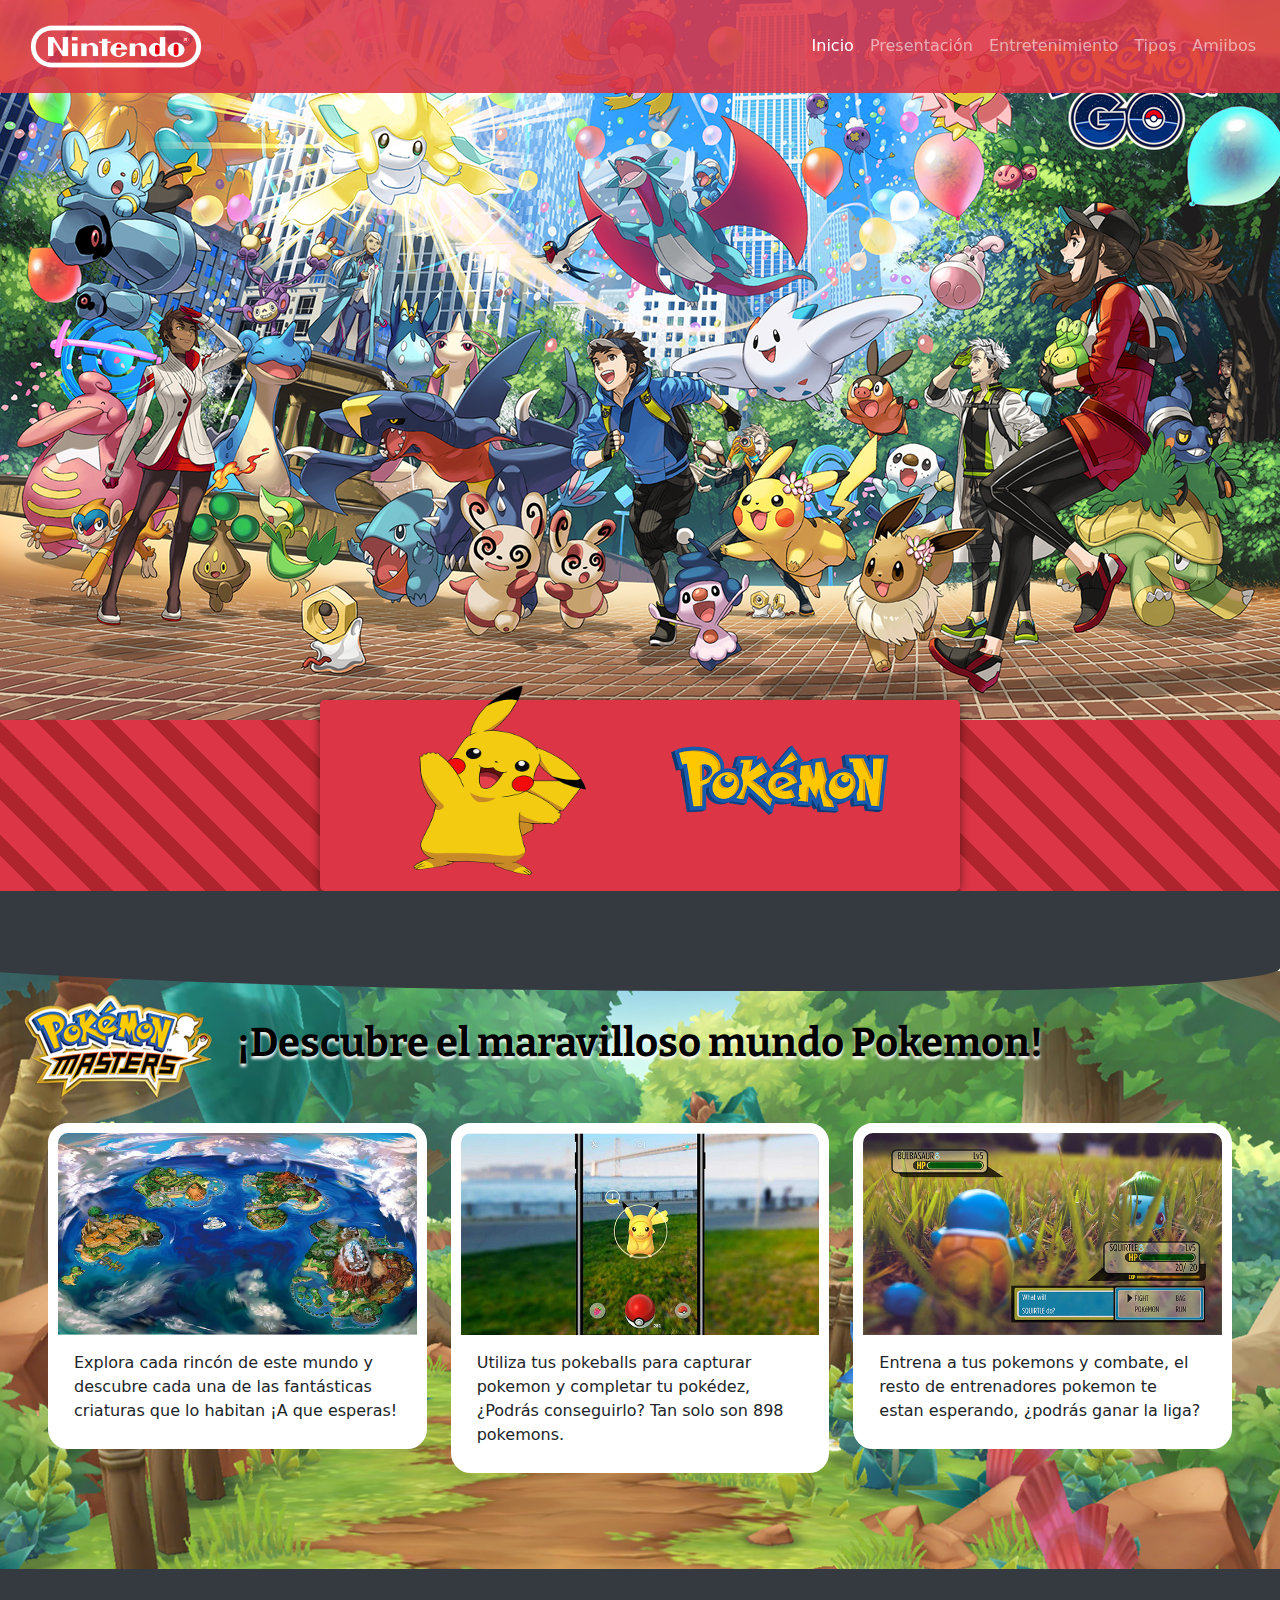
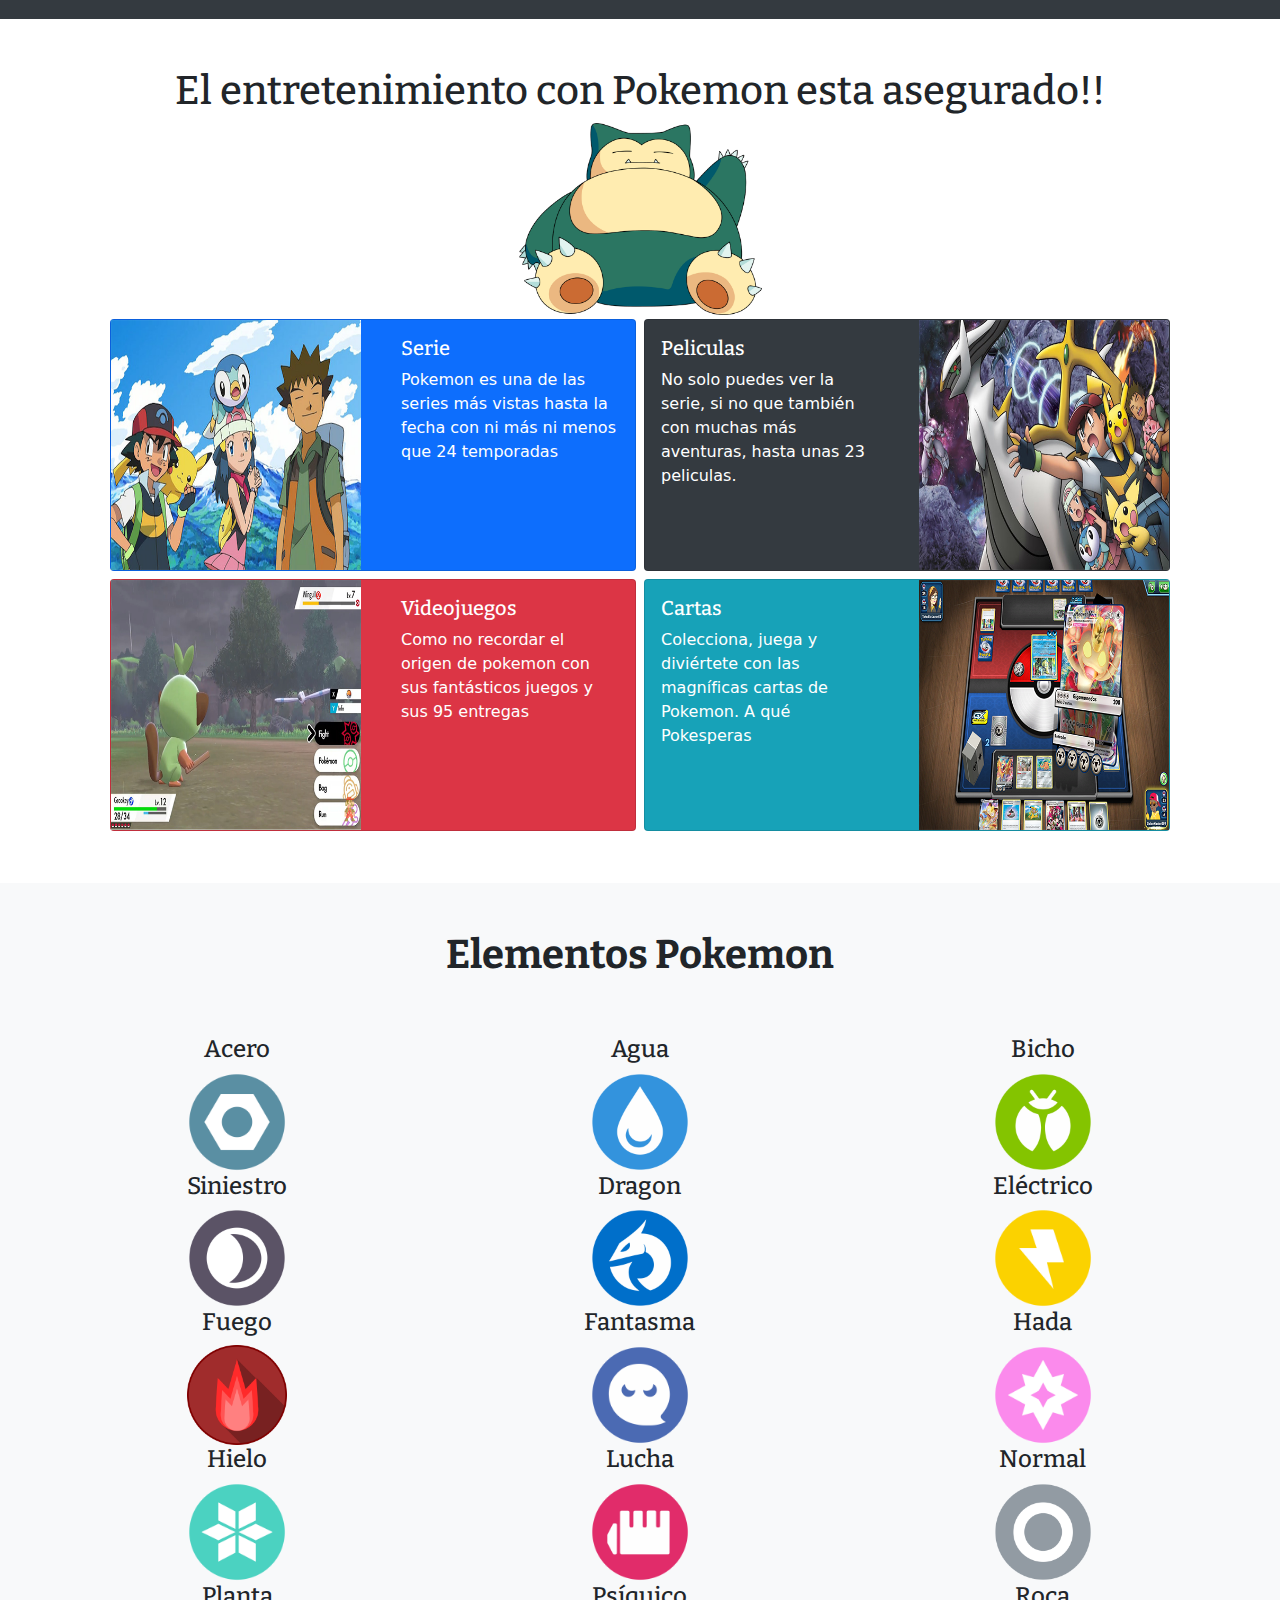
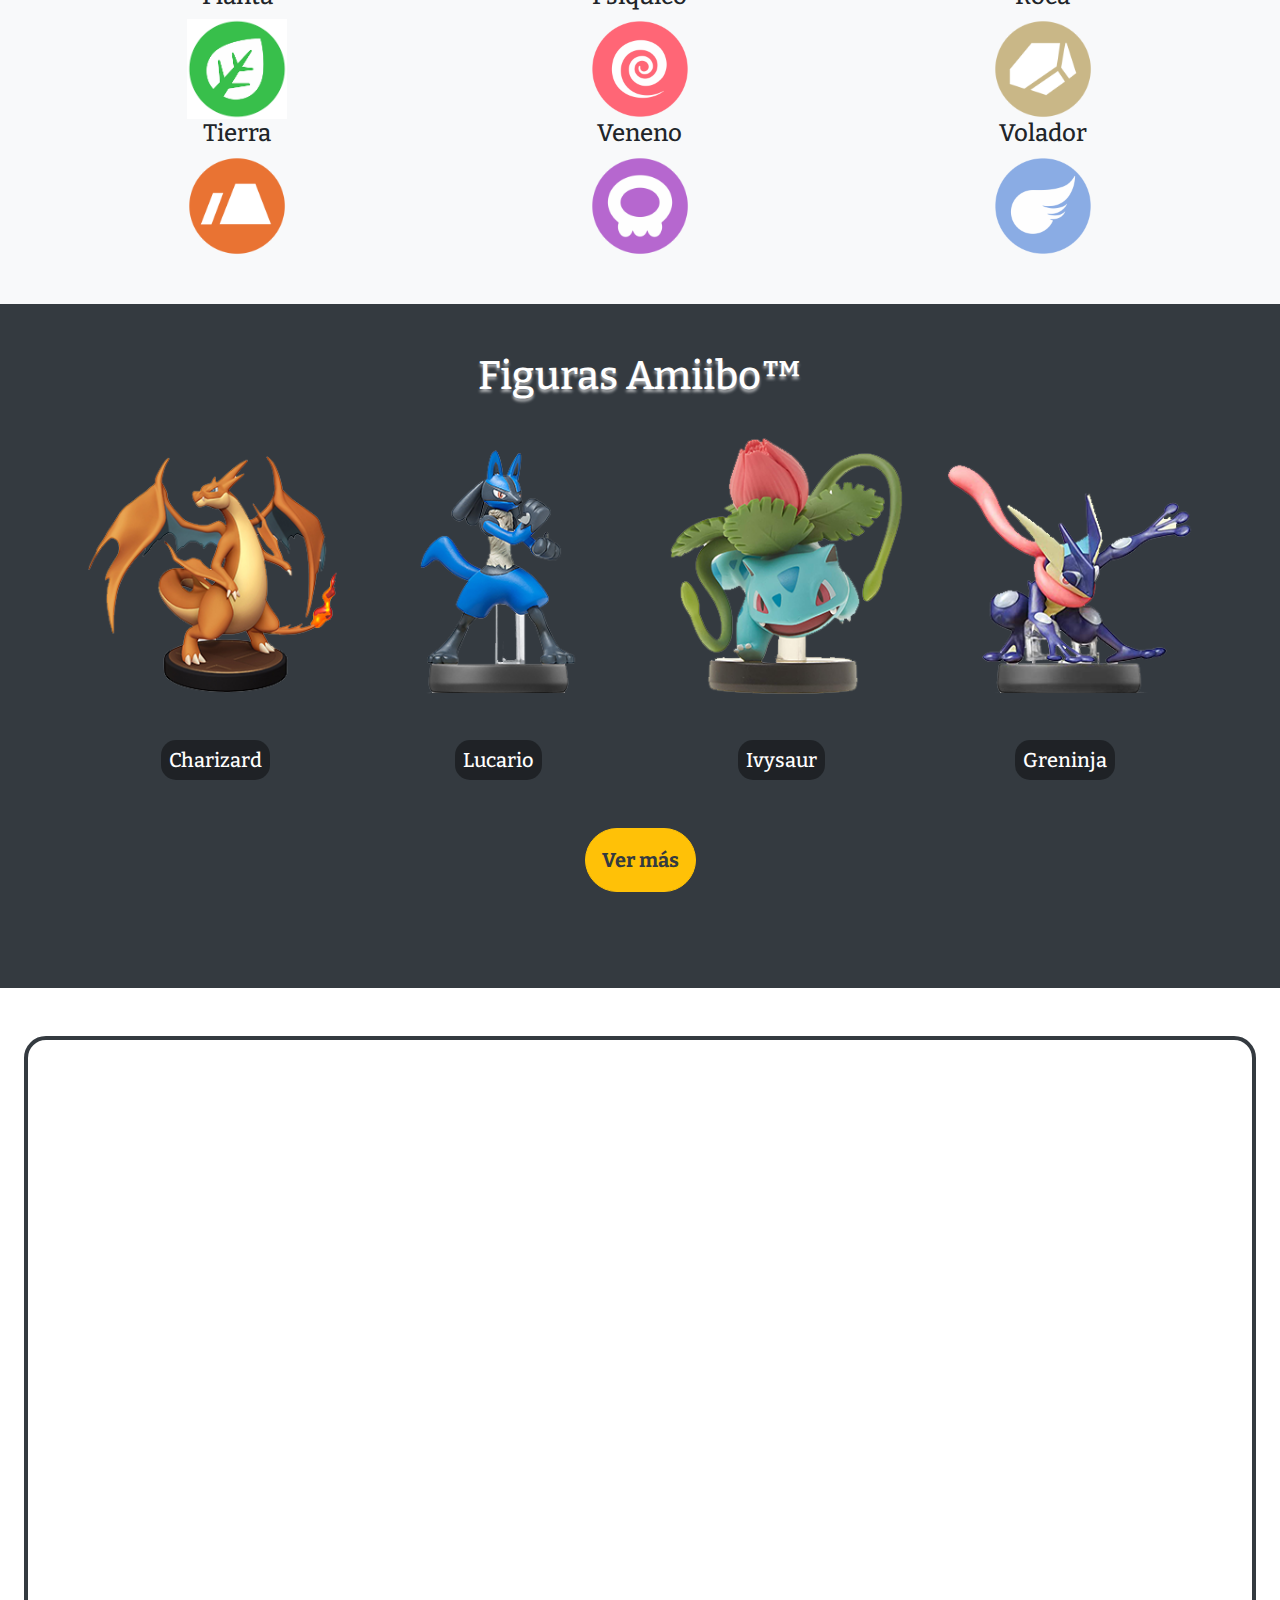
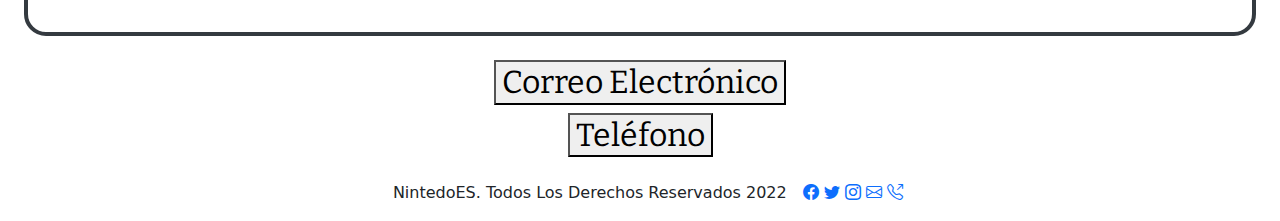
==== index.html @ 675fdc1e "Add files via upload" ====
<!DOCTYPE html>
<html lang="es" class="overflow-auto">
<head>
    <meta charset="UTF-8">
    <meta name="viewport" content="width=device-width, initial-scale=1.0">
    <title>Pokemon</title>
    <!--Fuente Bitter-->
    <link href="https://fonts.googleapis.com/css2?family=Bitter:wght@400;700&display=swap" rel="stylesheet">
    <!--CSS Boostrap-->
    <link href="https://cdn.jsdelivr.net/npm/bootstrap@5.0.2/dist/css/bootstrap.min.css" rel="stylesheet" integrity="sha384-EVSTQN3/azprG1Anm3QDgpJLIm9Nao0Yz1ztcQTwFspd3yD65VohhpuuCOmLASjC" crossorigin="anonymous">
    <link rel="stylesheet" href="css/bootstrap.min.css" crossorigin="anonymous">
    <!--Fuente adicional de iconos Boostrap-->
    <link rel="stylesheet" href="https://cdn.jsdelivr.net/npm/bootstrap-icons@1.4.0/font/bootstrap-icons.css">
    <!--CSS Propio-->
    <link rel="stylesheet" href="css/main.css">
    <!--Favicon-->
    <link rel="shortcut icon" href="./img/favicon_Logo_Nintendo.png" style="width: 50px; height: 50px;" type="image/x-icon">
</head>
<body class="overflow-auto">
  <!--************************************ MENU DE NAVEGACIÓN **********************************************
    *******************************************************************************************************-->

    <nav class="navbar navbar-expand-md navbar-dark fs-5 fixed-top" id="navbar"> <!-- bg-danger = fondo rojo  ||  navbar-dark = estilo del menu oscuro-->
        <div class="container-fluid opacity-50">
            <a class="navbar-brand" href="#">
                <img src="./img/logo_sinFondo.png" alt="" width="200"> <!-- ENLACE/IMAGEN LOGO-->
            </a>
            
            <button class="navbar-toggler" type="button" data-toggle="collapse" data-target="#navbarSupportedContent" aria-controls="navbarSupportedContent" aria-expanded="false" aria-label="Toggle navigation">
                <span class="navbar-toggler-icon"></span>
            </button>
            
            <div class="collapse navbar-collapse" id="navbarSupportedContent"> <!-- Div que contiene los enlaces del menú -->
                <ul class="navbar-nav ml-auto">
                    <li class="nav-item"><a class="nav-link active" aria-current="page" href="#">Inicio</a></li>
                    <li class="nav-item"><a class="nav-link" href="#presentacion">Presentación</a></li>
                    <li class="nav-item"><a class="nav-link" href="#entretenimiento">Entretenimiento</a></li>
                    <li class="nav-item"><a class="nav-link" href="#tipos">Tipos</a></li>
                    <li class="nav-item"><a class="nav-link" href="#amiibos">Amiibos</a></li>
                </ul>
            </div>
        </div>
    </nav>
    <!--************************************FIN MENU DE NAVEGACIÓN ***********************************************
  **************************************************************************************************************-->

      <!--************************************CARROUSEL***********************************************************
  **************************************************************************************************************-->
    <section id="carrousel">
        <div id="mainSlider" class="carousel slide" data-ride="carousel">  
            <div class="carousel-inner">
                <div class="carousel-item ">
                    <img src="./img/diapositivas-carrousel/diapositiva1.png" class="d-block w-100" alt="..."> <!-- IMAGEN 1º DIAPOSITIVA -->
                </div>
                <div class="carousel-item active">
                    <img src="./img/diapositivas-carrousel/diapositiva2.jpeg" class="d-block w-100" alt="..."> <!-- IMAGEN 2º DIAPOSITIVA -->
                </div>
                <div class="carousel-item">
                    <img src="./img/diapositivas-carrousel/diapositiva3.jpeg" class="d-block w-100" alt="..."> <!-- IMAGEN 3º DIAPOSITIVA -->
                </div>
            </div>
        </div>
    </section>
      <!--************************************FIN CARROUSEL ***********************************************
  **************************************************************************************************************-->

      <!--************************************CUADRO DE BIENVENIDA ***********************************************
  **************************************************************************************************************-->
    <div id="cuadro-bienvenida">
        <div id="bienvenida" class="container w-50 pl-5 pr-5 rounded-lg position-relative z-index-3"> <!--aplicamos un width 50 y padding left y right de nivel 5, además redondeamos los bordes-->
          <!-- CREAMOS UNA FILA Y CENTRAMOS EL CONTENIDO-->
          <div class="row align-items-center">  <!--Div fila que además centramos que dentro tendra las respectivas columnas.-->
            <div class="col-sm col-sm p-3 position-relative" id="description"> <!--1º COLUMNA-->
              <img src="./img/pikachu_saludando.png" class="w-75 mx-auto d-block" alt="pikachu_saludando"> <!--IMAGEN DE BIENVENIDA LA CÚAL CENTRAMOS-->
            </div>
            
            <div class="col-sm col-sm p-3"> <!--2º COLUMNA-->
              <img src="./img/logo_pokemoon.png" class="w-100 mx-auto d-block" alt="logo_pokemon"> <!-- LOGO DE POKEMON-->
            </div>
          </div>
        </div>
    </div> 
      <!--************************************ FIN CUADRO DE BIENVENIDA ***********************************************
  **************************************************************************************************************-->

      <!--************************************************** SEPARADOR DEL CUADRO DE BIENVENIDA ****************************************************-->

    <div id="separator-bienvenida" class="position-relative">
      <div class="content bg-dark"></div>
    </div>

  <!--******************************************************* FIN SEPARADOR DEL CUADRO DE BIENVENIDA -*****************************************************************-->
  
 <!--************************************ PRESENTACION ***********************************************
  **************************************************************************************************************-->

    <section id="presentacion">
      <div class="container-xxl p-5">
        
        <div class="row">
            <h3 class="text-center pb-5 h1 fs-1"><strong>¡Descubre el maravilloso mundo Pokemon!</strong> </h3>
        </div>

        <div class="row fs-5">
          <div class="col-md">
            <div class="card w-100 card-border overflow-auto mb-5">
                <img src="img/explora_pokemon.png" class="card-img-top" alt="...">
                <div class="card-body">
                  <p class="card-text">Explora cada rincón de este mundo y descubre cada una de las fantásticas criaturas que lo habitan  ¡A que esperas!</p>
                </div>
              </div>
          </div>
            <div class="col-md">
                <div class="card w-100 card-border overflow-auto mb-5">
                    <img src="./img/capturando_pokemon.png" class="card-img-top" alt="...">
                    <div class="card-body">
                      <p class="card-text">Utiliza tus pokeballs para capturar pokemon y completar tu pokédez, ¿Podrás conseguirlo? Tan solo son 898 pokemons.</p>
                    </div>
                  </div>
            </div>
            <div class="col-md">
                <div class="card w-100 card-border overflow-auto mb-5">
                    <img src="./img/combates_pokemon.png" class="card-img-top" alt="...">
                    <div class="card-body">
                      <p class="card-text">Entrena a tus pokemons y combate, el resto de entrenadores pokemon te estan esperando, ¿podrás ganar la liga?</p>
                    </div>
                  </div>
            </div>      
          </div>
        </div>
    </section>  
   <!--************************************ FIN PRESENTACION***********************************************
  **************************************************************************************************************-->

    <div id="separator-entretenimiento" class=" z-index-2 rounded">
      <div class="content bg-dark"></div>
    </div>

<!--****************************************** ENTRETENIMIENTO ***********************************************
  **************************************************************************************************************-->
  <div id="entretenimiento" >
    <div class="container-sm p-5">
      <h3 class="text-center h1 fs-1 fw-bold">El entretenimiento con Pokemon esta asegurado!!</h3>
      <div class="row justify-content-center align-items-center">
        <div class="col-3 d-none d-md-block">
          <img src="./img/Snorlax-Pokemon-PNG-Background.png" alt="Imagen_Snorlax" class="w-100"> <!--Hacemos que la imagen sea una columna con valor de 3/12 que desaparecera con el responsive-->
        </div>
        <div class="col-9-lg"> <!-- El resto de columnas tendran un valor de 9/12-->
          <div class="row justify-content-md-center">
            <div class="col-sm p-1">
              <div class="card bg-primary text-white">   
                <div class="row">
                  <div class="col-lg-6">
                    <img src="./img/pokemon_serie.png" class="w-100"  alt="...">
                  </div>
                  <div class="col-lg-6">
                    <div class="card-body">
                      <h5 class="card-title fs-3">Serie</h5>
                      <p class="card-text text-justify fs-5">Pokemon es una de las series más vistas hasta la fecha con ni más ni menos que 24 temporadas</p>
                    </div><!--card-body-->
                  </div><!--col-->
                </div><!--row-->
              </div><!--CARD-->
            </div><!--col-->
            
            <div class="col-sm p-1">
              <div class="card bg-dark text-white">   
                <div class="row">
                  <div class="col-lg-6">
                    <div class="card-body">
                      <h5 class="card-title fs-3">Peliculas</h5>
                      <p class="card-text fs-5">No solo puedes ver la serie, si no que también con muchas más aventuras, hasta unas 23 peliculas.</p>
                    </div>
                  </div>
                  <div class="col-lg-6">
                    <img src="img/pokemon_peliculas.png" class="w-100"  alt="...">
                  </div><!--col-->
                </div><!--row-->
              </div><!--CARD-->
            </div>
          </div>
        <div class="row  justify-content-md-center">
          <div class="col-sm p-1">
            <div class="card bg-danger text-white">   
                <div class="row">
                  <div class="col-lg-6">
                    <img src="img/pokemon_juego.png" class="w-100"  alt="...">
                  </div>
                  <div class="col-lg-6">
                    <div class="card-body">
                      <h5 class="card-title fs-3">Videojuegos</h5>
                      <p class="card-text fs-5">Como no recordar el origen de pokemon con sus fantásticos juegos y sus 95 entregas</p>
                    </div>
                  </div><!--col-->
                </div><!--row-->
              </div><!--CARD-->
          </div>
          <div class="col-sm p-1">
            <div class="card bg-info text-white">   
                <div class="row">
                  <div class="col-lg-6">
                    <div class="card-body">
                      <h5 class="card-title fs-3">Cartas</h5>
                      <p class="card-text fs-5">Colecciona, juega y diviértete con las magníficas cartas de Pokemon. A qué Pokesperas</p>
                    </div>
                  </div>
                  <div class="col-lg-6">
                    <img src="img/pokemon_cartas.png" class="w-100"  alt="...">
                  </div><!--col-->
                </div><!--row-->
              </div><!--CARD-->
            </div>
          </div>
        </div>
      </div>
    </div>
  </div>
<!--******************************************* FIN ENTRETENIMIENTO ***********************************************
  **************************************************************************************************************-->

 <!--************************************************ TIPOS ***********************************************
  **************************************************************************************************************-->
      <!--Se subdivira principalmente en 6 filas y 3 columnas que ira cambiando con el responsive.-->  
      <section id="tipos" class="container-fluid text-center p-5 bg-light">
        <h1 class="text-center pb-5 fs-2"><strong>Elementos Pokemon</strong></h1>
        <!--Primera fila-->
          <div class="row d-flex align-items-center">
              <div class="col-xs-12 col-md-6 col-lg-4"> <!--Configuramos cada columna para que dependiendo de el tamaño de la pantalla, las columnas ocupen más o menos-->
                <h4 class="fs-2">Acero</h4>
                  <a data-bs-toggle="collapse" href="#imagenUno" role="button" aria-expanded="false">
                    <img src="./img/tipos/icono_tipo_acero.png " width="100px" class="img-fluid"   alt="tipo de universo cerrado">
                  </a>
                <div class="collapse" id="imagenUno">
                  <div class="card card-body text-dark fs-4">
                    Los Pokémon de tipo acero destacan por tener altas defensas, pero también por poseer poca velocidad. No se pueden envenenar en condiciones normales.<br><br> Son muy buenos luchadores, los ataques físicos raras veces les causan mucho daño. Su punto débil puede resultar la velocidad y debilidad a los ataques de tipo fuego, tipo tierra y tipo lucha.
                  </div>
                </div>  
              </div>
              <div class="col-xs-12 col-md-6 col-lg-4">
                <h4 class="fs-2">Agua</h4>
                  <a data-bs-toggle="collapse" href="#ImagenDos" role="button" aria-expanded="false">
                    <img src="./img/tipos/icono_tipo_agua.png" width="100px" class="img-fluid"   alt="tipo de universo cerrado">
                  </a>
                <div class="collapse" id="ImagenDos">
                  <div class="card card-body text-dark fs-4">
                    Se dice que es puro y que suele adaptarse a cualquier situación o condición climática, ya que el agua puede adoptar cualquier forma en cualquier momento. Por ejemplo, en un vaso adopta una forma, mientras que en una piscina adopta otra distinta. <br><br> Además, el agua es comúnmente denominada en química como el "disolvente universal" y está presente en todas las formas de vida en la realidad (sin agua no hay vida). 
                  </div>
                </div> 
              </div>
              <div class="col-xs-12 col-md-12 col-lg-4">
                <h4 class="fs-2">Bicho</h4>
                  <a data-bs-toggle="collapse" href="#ImagenTres" role="button" aria-expanded="false">
                    <img src="./img/tipos/icono_tipo_bicho.png" width="100px" class="img-fluid"   alt="tipo de universo cerrado">
                  </a>
                <div class="collapse" id="ImagenTres">
                  <div class="card card-body text-dark fs-4">
                    Este grupo de Pokémon se caracteriza por su crecimiento rápido ya que no tardan mucho en evolucionar (excepto Larvesta a Volcarona), viven primordialmente (si no en su totalidad) en los bosques y zonas cercanas a estos,algunos son un poco más difíciles de divisar debido a que se encuentran en copas de árboles donde anidan. <br><br> Muchos de los Pokémon de tipo bicho tienen como tipo secundario volador, lo cual los hace más resistentes a los ataques del tipo planta y tipo lucha, pero los hace más débiles al tipo roca.
                  </div>
                </div> 
              </div>
          </div>
          <!--Segunda fila-->

          <div class="row d-flex align-items-center">
            <div class="col-xs-12 col-md-6 col-lg-4">
              <h4 class="fs-2">Siniestro</h4>
                <a data-bs-toggle="collapse" href="#imagenCuatro" role="button" aria-expanded="false" >
                  <img src="./img/tipos/icono_tipo_dark.png " width="100px" class="img-fluid"   alt="tipo de universo cerrado">
                </a>
              <div class="collapse" id="imagenCuatro">
                <div class="card card-body text-dark fs-4">
                  Los Pokémon de tipo siniestro son en su mayoría agresivos y misteriosos. Por lo tanto, encontrar un Pokémon salvaje de tipo siniestro es algo complicado. Fueron agregados en la segunda generación para presentar una debilidad ante el tipo psíquico, que hasta entonces sólo tenía el tipo bicho (cuyos movimientos no representaban una amenaza) y el tipo fantasma (cuyos representantes sólo eran la línea evolutiva de Gastly y, al poseer también tipo veneno, no resultaban demasiado peligrosos para estos).
                </div>
              </div>  
            </div>
            <div class="col-xs-12 col-md-6 col-lg-4">
              <h4 class="fs-2">Dragon</h4>
                <a data-bs-toggle="collapse" href="#ImagenCinco" role="button" aria-expanded="false" >
                  <img src="./img/tipos/icono_tipo_dragon.png" width="100px" class="img-fluid"   alt="tipo de universo cerrado">
                </a>
              <div class="collapse" id="ImagenCinco">
                <div class="card card-body text-dark fs-4">
                  Es un tipo elemental ancestral; muchos de los últimos Pokémon legendarios descubiertos, considerados deidades, son del tipo dragón: Rayquaza (cielo), Giratina (antimateria), Dialga (tiempo), Palkia (espacio), Zekrom y Reshiram (Yin y Yang), Kyurem (el cero absoluto, ausencia de energía) y Zygarde (orden). <br><br> Otros Pokémon de este tipo se caracterizan por ser difíciles de atrapar y entrenar. Interesante es el hecho de que muchos Pokémon del tipo "dragón" llegan a superar las estadísticas comunes.
                </div>
              </div> 
            </div>
            <div class="col-xs-12 col-md-12 col-lg-4">
              <h4 class="fs-2">Eléctrico</h4>
                <a data-bs-toggle="collapse" href="#ImagenSeis" role="button" aria-expanded="false" >
                  <img src="./img/tipos/icono_tipo_electrico.png" width="100px" class="img-fluid"   alt="tipo de universo cerrado">
                </a>
              <div class="collapse" id="ImagenSeis">
                <div class="card card-body text-dark fs-4">
                  Los Pokémon de tipo eléctrico almacenan electricidad estática en sus cuerpos y luego la liberan en forma de un ataque como Rayo por diferentes partes: las mejillas, la cola, las orejas o antenas. <br><br> Pero cuando un Pokémon de tipo eléctrico absorbe demasiada electricidad (ya sea por tormentas eléctricas o por aparatos que funcionen con electricidad).
                </div>
              </div> 
            </div>
        </div>

        <!--Tercera fila-->

        <div class="row d-flex align-items-center">
            <div class="col-xs-12 col-md-6 col-lg-4">
              <h4 class="fs-2">Fuego</h4>
                <a data-bs-toggle="collapse" href="#imagenSiete" role="button" aria-expanded="false" >
                  <img src="./img/tipos/icono_tipo_fuego.png " width="100px" class="img-fluid"   alt="tipo de universo cerrado">
                </a>
              <div class="collapse" id="imagenSiete">
                <div class="card card-body text-dark fs-4">
                  Los Pokémon de tipo fuego basan sus ataques principalmente en el control de este elemento y la mayoría de estos ataques pueden quemar al Pokémon oponente.
                  <br><br>
                  Son apasionados y algunos de mal carácter (como el Charizard de Ash), viven en cuevas o zonas rocosas y muy áridas, y más probable aún cerca de volcanes activos.
                </div>
              </div>  
            </div>
            <div class="col-xs-12 col-md-6 col-lg-4">
              <h4 class="fs-2">Fantasma</h4>
                <a data-bs-toggle="collapse" href="#ImagenOcho" role="button" aria-expanded="false" >
                  <img src="./img/tipos/icono_tipo_ghost.png" width="100px" class="img-fluid"   alt="tipo de universo cerrado">
                </a>
              <div class="collapse" id="ImagenOcho">
                <div class="card card-body text-dark fs-4">
                  Se caracteriza por ser un tipo con pocos Pokémon y movimientos, también porque sus Pokémon poseen pocos PS (a excepción de Drifblim, Giratina, Jellicent entre otros), principalmente Shedinja (con tan solo 1 PS). <br><br> En batalla resulta muy útil, ya que posee 2 inmunidades, al tipo lucha y al tipo normal de las cuales los ataques son muy comunes, a pesar de que este último tipo es inmune a su vez a sus ataques.
              
                </div>
              </div> 
            </div>
            <div class="col-xs-12 col-md-12 col-lg-4">
              <h4 class="fs-2">Hada</h4>
                <a data-bs-toggle="collapse" href="#ImagenNueve" role="button" aria-expanded="false" >
                  <img src="./img/tipos/icono_tipo_hada.png" width="100px" class="img-fluid"   alt="tipo de universo cerrado">
                </a>
              <div class="collapse" id="ImagenNueve">
                <div class="card card-body text-dark fs-4">
                  El tipo hada representa principalmente la pureza y el poder mágico, siendo esto lo más característico de esta especie. Se suelen encontrar principalmente en zonas al aire libre rodeadas de flores y/o elementos similares. <br><br> Fue introducido para equilibrar el poder superior de los Pokémon de tipo dragón, tal y como se hizo en la segunda generación con el tipo acero y con el tipo siniestro.
                </div>
              </div> 
            </div>
        </div>
        <!--Cuarta fila-->
        <div class="row d-flex align-items-center">
            <div class="col-xs-12 col-md-6 col-lg-4">
              <h4 class="fs-2">Hielo</h4>
                <a data-bs-toggle="collapse" href="#imagenDiez" role="button" aria-expanded="false" >
                  <img src="./img/tipos/icono_tipo_hielo.png " width="100px" class="img-fluid"   alt="tipo de universo cerrado">
                </a>
              <div class="collapse" id="imagenDiez">
                <div class="card card-body text-dark fs-4">
                  Destacan por su gran resistencia y adaptación al medio frío o glaciar, como son las cimas de las montañas, las cavernas y cuevas heladas o incluso los polos. Tienen la capacidad de congelar al enemigo en combate. Además pueden realizar ataques devastadores como frío polar.
                  <br><br>
                  Muchos Pokémon de este tipo representan seres vivos que se encuentran en regiones y paisajes helados como osos polares, focas, leones marinos y morsas.
                </div>
              </div>  
            </div>
            <div class="col-xs-12 col-md-6 col-lg-4">
              <h4 class="fs-2">Lucha</h4>
                <a data-bs-toggle="collapse" href="#ImagenOnce" role="button" aria-expanded="false" >
                  <img src="./img/tipos/icono_tipo_lucha.png" width="100px" class="img-fluid"   alt="tipo de universo cerrado">
                </a>
              <div class="collapse" id="ImagenOnce">
                <div class="card card-body text-dark fs-4">
                  Este tipo de Pokémon son especialistas en el combate cuerpo a cuerpo. Se podría decir que son opuestos a los del tipo psíquico, ya que estos últimos dependen del ataque especial mientras que los del tipo lucha se especializan en ataque físico. <br><br> En su mayoría, sus estadísticas están equilibradas (como Hitmontop o Medicham), o son veloces luchadores con muchos puntos de ataque (como Lucario e Infernape). 
                </div>
              </div> 
            </div>
            <div class="col-xs-12 col-md-12 col-lg-4">
              <h4 class="fs-2">Normal</h4>
                <a data-bs-toggle="collapse" href="#ImagenDoce" role="button" aria-expanded="false" >
                  <img src="./img/tipos/icono_tipo_normal.png" width="100px" class="img-fluid"   alt="tipo de universo cerrado">
                </a>
              <div class="collapse" id="ImagenDoce">
                <div class="card card-body text-dark fs-4">
                  El tipo normal abarca la mayor cantidad y variedad de movimientos que el resto de tipos. Gran parte de estos son movimientos que no realizan daño, o no lo hacen directamente, sino que afectan a las características o estados del Pokémon.
                  <br><br>
                  Los tipos normal son los más diversos entre los Pokémon, con estadísticas variadas, desarrollos y requerimientos para sus evoluciones diferentes.
                </div>
              </div> 
            </div>
        </div>
        <!--Quinta fila-->
        <div class="row d-flex align-items-center">
            <div class="col-xs-12 col-md-6 col-lg-4">
              <h4 class="fs-2">Planta</h4>
                <a data-bs-toggle="collapse" href="#imagenTrece" role="button" aria-expanded="false" >
                  <img src="./img/tipos/icono_tipo_planta.png " width="100px" class="img-fluid"   alt="tipo de universo cerrado">
                </a>
              <div class="collapse" id="imagenTrece">
                <div class="card card-body text-dark fs-4">
                  Los Pokémon de tipo planta suelen ser pacíficos y les gusta cuidar de las flores y a los demás, pero también son grandes luchadores y pueden envenenar, paralizar o dormir al rival en combate.
                  <br><br>
                  Normalmente su cuerpo suele ser igual a alguna especie vegetal, en cuyo caso el Pokémon crece en un desarrollo muy similar a un vegetal.
                </div>
              </div>  
            </div>
            <div class="col-xs-12 col-md-6 col-lg-4">
              <h4 class="fs-2">Psíquico</h4>
                <a data-bs-toggle="collapse" href="#ImagenCatorce" role="button" aria-expanded="false" >
                  <img src="./img/tipos/icono_tipo_psiquico.png" width="100px" class="img-fluid"   alt="tipo de universo cerrado">
                </a>
              <div class="collapse" id="ImagenCatorce">
                <div class="card card-body text-dark fs-4">
                  Se puede localizar a este tipo de Pokémon en cuevas o zonas cercanas a estas. Por ejemplo, Abra se puede capturar en la Cueva Granito, y Chimecho se puede capturar en la cima del Monte Pírico, en el lado exterior (ambos en la tercera generación).
                  <br><br>
                  Durante la primera generación solo tenían como debilidad el tipo bicho, pues no existía todavía el tipo siniestro y eran inmunes al tipo fantasma.
                </div>
              </div> 
            </div>
            <div class="col-xs-12 col-md-12 col-lg-4">
              <h4 class="fs-2">Roca</h4>
                <a data-bs-toggle="collapse" href="#ImagenQuince" role="button" aria-expanded="false" >
                  <img src="./img/tipos/icono_tipo_roca.png" width="100px" class="img-fluid"   alt="tipo de universo cerrado">
                </a>
              <div class="collapse" id="ImagenQuince">
                <div class="card card-body text-dark fs-4">
                  El tipo roca destaca por su gran defensa frente a ataques físicos. Sin embargo, tiene en su contra que presenta varias debilidades con respecto a otros tipos, y los Pokémon de este tipo no se caracterizan por ser muy veloces. Cabe destacar que la mayoría de los movimientos de tipo roca (sobre todo los físicos) poseen baja precisión a la hora de atacar.
                </div>
              </div> 
            </div>
        </div>
        <!--Sexta fila-->
        <div class="row d-flex align-items-center">
            <div class="col-xs-12 col-md-6 col-lg-4">
              <h4 class="fs-2">Tierra</h4>
                <a data-bs-toggle="collapse" href="#imagenDiesiceis" role="button" aria-expanded="false" >
                  <img src="./img/tipos/icono_tipo_tierra.png " width="100px" class="img-fluid"   alt="tipo de universo cerrado">
                </a>
              <div class="collapse" id="imagenDiesiceis">
                <div class="card card-body text-dark fs-4">
                  Los Pokémon de este tipo tienen temor al tipo agua, igual que los de tipo roca, pero a partir de la segunda generación hay excepciones como es el caso de Wooper y Quagsire que son de tipo agua y tierra a la vez.
                  <br><br>
                  El tipo tierra es, junto al Tipo lucha, el tipo que tiene más ventajas sobre otros tipos, con un total de cinco (Eléctrico, roca, acero, veneno y fuego).
                </div>
              </div>  
            </div>
            <div class="col-xs-12 col-md-6 col-lg-4">
              <h4 class="fs-2">Veneno</h4>
                <a data-bs-toggle="collapse" href="#ImagenDiecisiete" role="button" aria-expanded="false" >
                  <img src="./img/tipos/icono_tipo_veneno.png" width="100px" class="img-fluid"   alt="tipo de universo cerrado">
                </a>
              <div class="collapse" id="ImagenDiecisiete">
                <div class="card card-body text-dark fs-4">
                  Muchos Pokémon de este tipo pueden expulsar de sus cuerpos distintas sustancias venenosas como gases, ácidos, venenos, esporas y a veces olores malolientes.                   <br><br> También los Pokémon del tipo veneno están basados en seres vivientes que son generalmente venenosos como serpientes, arañas, ranas, plantas y hongos, y también en cosas contaminantes como lodo y bolsas de basura.
                </div>
              </div> 
            </div>
            <div class="col-xs-12 col-md-12 col-lg-4">
              <h4 class="fs-2">Volador</h4>
                <a data-bs-toggle="collapse" href="#ImagenDieciocho" role="button" aria-expanded="false" >
                  <img src="./img/tipos/icono_tipo_volador.png" width="100px" class="img-fluid"   alt="tipo de universo cerrado">
                </a>
              <div class="collapse" id="ImagenDieciocho">
                <div class="card card-body text-dark fs-4">
                  Los Pokémon de tipo volador son rápidos y con ataques que normalmente son de contacto físico, o en los que utilizan el viento a su favor.<br><br> Normalmente los Pokémon voladores tienen alas, aunque hay excepciones, como Rayquaza y Gyarados que siempre flotan sin poseer ni alas ni plumas debido a sus habilidades o Tornadus, Thundurus y Landorus que flotan gracias a la nube que poseen.
                </div>
              </div> 
            </div>
        </div>
      </section>

      <!--******************************************** FIN TIPOS ***********************************************
  **************************************************************************************************************-->
  
  <!--******************************************* FIGURAS AMIIBOS ***********************************************
  **************************************************************************************************************-->

    <section id="amiibos" class="px-5 pb-5 bg-dark">
        <div class="container">
            <div class="row">
                <h2 class="text-center text-white text-shadow h1 pt-5">Figuras Amiibo™ </h2>
            </div>
            <div class="row row-cols-1 row-cols-2 row-cols-sm-2 row-cols-md-4">
                <div class="col-sm">
                  <a href="https://www.mediamarkt.es/es/product/_amiibo-charizard-super-smash-bros-1273351.html" target="_blank">
                    <img src="./img/amiibos/Charizard_amiibo.png" alt="Charizard_amiibo" class="w-100 amiibo">
                  </a>

                  <div class="text-center"><span class="amiibo-name h5 p-2 d-inline-block mt-0 mb-0 mr-auto ml-auto">Charizard</span></div>
                </div>
                <div class="col-sm">
                  <a href="https://www.game.es/figura-amiibo-smash-lucario-multiplataforma-111120" target="_blank">
                    <img src="./img/amiibos/Lucario_amiibo.png" alt="Lucario_amiibo" class="w-100 amiibo">
                  </a>
                  <div class="text-center"><span class="amiibo-name h5 p-2 d-inline-block mt-0 mb-0 mr-auto ml-auto">Lucario</span></div>
                </div>
                <div class="col-sm">
                  <a href="https://www.amazon.es/Amiibo-Ivysaur-Colecci%C3%B3n-Super-Smash/dp/B07T3DBFBN" target="_blank">
                    <img src="./img/amiibos/Ivysaur_amiibo.png" alt="Ivysaur_amiibo" class="w-100 amiibo">
                  </a>
                  <div class="text-center"><span class="amiibo-name h5 p-2 d-inline-block mt-0 mb-0 mr-auto ml-auto">Ivysaur</span></div>
                </div>
                <div class="col-sm">
                  <a href="https://www.game.es/figura-amiibo-smash-greninja-multiplataforma-113483" target="_blank">
                    <img src="./img/amiibos/greninja_amiibo.png" alt="greninja_amiibo" class="w-100 amiibo">
                  </a>
                  <div class="text-center"><span class="amiibo-name h5 p-2 d-inline-block mt-0 mb-0 mr-auto ml-auto">Greninja</span></div>
                </div>
            </div>
            <div class="row py-5">
              <div class="col text-center">
                  <button class="btn btn-warning btn-lg rounded-pill p-3 font-weight-bold"><a href="https://www.nintendo.es/amiibo-/Gama-de-amiibo/Figuras-932319.html" target="_blank" class="link-dark text-decoration-none">Ver más</a></button> 
              </div>
                
            </div>
        </div>
<!--         <div id="separator-amiibos-footer">
        </div>     -->
    </section>

    <!--****************************************** FIN FIGURAS AMIIBOS ***********************************************
  **************************************************************************************************************-->

  <!--******************************************** MAPA Y ACORDEÓN*************************************************-->
    <div class="row w-100 pt-5 pr-4 pl-4 m-0 d-flex align-items-center justify-content-center">
      <!--Google map-->
      <iframe src="https://www.google.com/maps/embed?pb=!1m16!1m12!1m3!1d12962.038731791337!2d139.75977902159153!3d35.689073290699255!2m3!1f0!2f0!3f0!3m2!1i1024!2i768!4f13.1!2m1!1snintendo%20cerca%20de%20jap%C3%B3n!5e0!3m2!1ses!2ses!4v1645466708176!5m2!1ses!2ses"  height="600" ></iframe>

      <!--Fin Google Maps-->
      <!--Acordeón-->
      <div class="d-flex align-items-center justify-content-center  pt-4">
        <div class="accordion" id="accordionExample">
          <div class="accordion-item" > <!--1º Elemento del acordeón-->
            <h2 class="accordion-header" id="headingOne">
              <button class="accordion-button fs-3" type="button" data-bs-toggle="collapse" data-bs-target="#collapseOne" aria-expanded="true" aria-controls="collapseOne">
                Correo Electrónico
              </button>
            </h2>
            <div id="collapseOne" class="accordion-collapse collapse" aria-labelledby="headingOne" data-bs-parent="#collapseOne">
              <div class="accordion-body d-flex align-items-center justify-content-center" >
                <strong class="fs-5">alfonso.urbano@iescampanillas.com</strong>
              </div>
            </div>
          </div>
          <div class="accordion-item d-flex  align-items-center justify-content-center"> <!--2º Elemento del acordeón-->
            <h2 class="accordion-header" id="headingTwo">
              <button class="accordion-button collapsed fs-3" type="button" data-bs-toggle="collapse" data-bs-target="#collapseTwo" aria-expanded="false" aria-controls="collapseTwo">
                Teléfono
              </button>
            </h2>
            <div id="collapseTwo" class="accordion-collapse collapse" aria-labelledby="headingTwo" data-bs-parent="#collapseTwo">
              <div class="accordion-body">
                <strong class="fs-5">+34 612345678.</strong>
              </div>
            </div>
          </div>
        </div>
      </div>
      <!--Fin Acordeón-->
    </div>
    <!--***************************************************** FIN MAPA Y ACORDEÓN *********************************************************-->
              
    <!--****************************************************** FOOTER ******************************************************************-->
    <footer class="w-100  d-flex  align-items-center justify-content-center">
        <p class="fs-5 px-3 pt-3">NintedoES. Todos Los Derechos Reservados 2022</p>
        <div id="iconos" >
            <a href="https://www.facebook.com/NintendoES/?brand_redir=119240841493711" target="_blank"><i class="bi bi-facebook"></i></a>
            <a href="https://twitter.com/NintendoES" target="_blank"><i class="bi bi-twitter" ></i></a>
            <a href="https://www.instagram.com/nintendo/" target="_blank"><i class="bi bi-instagram" ></i></a>
            <a href="mailto:alfonso.urbano.fp@iescampanillas.com" target="_blank"><i class="bi bi-envelope"></i></a>  
            <a href="tel:+34678567876" target="_blank"><i class="bi bi-telephone-outbound"></i></a>
            <br>
        </div>
      </footer>
        <!--************************************************ FIN FOOTER ************************************************************-->

    <!--JAVASCRIPT BOOSTRAP-->
<script src="https://cdn.jsdelivr.net/npm/bootstrap@5.1.3/dist/js/bootstrap.bundle.min.js" integrity="sha384-ka7Sk0Gln4gmtz2MlQnikT1wXgYsOg+OMhuP+IlRH9sENBO0LRn5q+8nbTov4+1p" crossorigin="anonymous"></script>
<!--JAVASCRIPT OPCIONALES-->
<script src="./js/bootstrap.min.js"></script>
<script src="./js/popper.min.js"></script>
</body>
</html>
---- css/main.css ----
html {
    scroll-behavior: smooth;
}
body {
    max-width: 100%;
}

h1,h2,h3,h4,h5, button, .amiibo-name{
    font-family: 'Bitter', serif;

}
/*-------------MENU--------------*/
.navbar{
    background-color: #dc3546e0;
}

/*------------------------BIENVENIDA-----------------------------*/
#cuadro-bienvenida{
    background-color: #DC3545;
    background-image: repeating-linear-gradient(45deg, transparent, transparent 25px, rgba(131, 21, 21, 0.5) 25px, rgba(131, 21, 21, 0.5) 40px); /*Líneas del cuadro de bienvenida*/
}
#cuadro-bienvenida::after{    /*Utilizamos after, ya que vamos añadir contenido al content*/
    content: '';    /*Para evitar que se vean líneas en blanco del fondo*/
    height: 20px;
    width: 50%;
    margin: 0 auto; /*Ponemos un margin 0 arriba y abajo y un margin automatico a los lados*/
    left: auto;
    margin-top: -40px;
}
#separator-bienvenida{
    width: 100%;
}
#separator-bienvenida .content{
    width: 125%;
    height: 100px;
    margin-left: -25%;/*Utilizamos este margin-left porque boostrap no me deja realizar esta cantidad exacta de margin*/
    border-bottom-left-radius: 66%;
    border-bottom-right-radius: 23%; /*Utilizamos el radius para conseguir el efecto redondeado, este tipo de radius no se puede conseguir con boostrap*/

}
#bienvenida{
    background-color: #DC3545;
    margin-top: -20px;
    box-shadow: 0 0 10px rgba(0,0,0,0.5);/*Agrego el box-shadow con css porque esta sombra en concreto no me la ofrece boostrap*/
}


#bienvenida img{
    margin-top: -30px;
}
/*------------------------FIN BIENVENIDA-----------------------------*/

/*------------------------PRESENTACIÓN-----------------------------*/

#presentacion{
    background: rgb(255,255,255);
    background: url(../img/fondo.jpg),  linear-gradient(0deg, rgb(199, 199, 216) 0%, rgba(99,196,255,1) 57%); /*Ponemos un segundo fondo adicional para cuando el fondo principal no cubra toda la sección.*/
    background-repeat: no-repeat;
    background-size: 100%;
    margin-top: -20px;
}

    
    @media screen and (max-width: 955px) {
    #presentacion {/*No se puede hacer con boostrap a si que lo hacemos de esta manera, lo que hace es cambiar la imagen de fondo por un fondo, para hacerlo más responsive.*/
        background-image: linear-gradient(0deg, rgb(146, 217, 221) 0%,rgb(219, 104, 104) 57%);
    }

}
.card-border{
    border: solid 10px white;/*Pongo el border con css ya que no me deja poner con boostrap este color*/
    border-radius: 20px; /*Pongo este redondeado sin usar boostrap porque quiero especificamente este nivel de redondeado*/
    transition: all ease-out 0.2s;/*Boostrap no me deja poner esta transición*/
}
/* #presentacion .card-body p {
    text-align: justify;
} */
.card-border:hover{ 
    transform: scale(1.05); /*Para que cuando pases el cursor por encima la imagen se agrande*/
}

.text-shadow{
    text-shadow: 0 3px 3px rgba(255, 255, 255, 0.6); /*Boostrap no me permite darle sombra al texto*/
}

.carousel-item {
    max-height: 1000px;
}
div.row h3 {
    color:rgb(0, 0, 0);
    text-shadow: 0 3px 3px rgb(255, 255, 255);
}
/*------------------------FIN PRESENTACIÓN-----------------------------*/

/*------------------------ENTRETENIMIENTO-----------------------------*/
#entretenimiento-xxl{   
    background-color: rgb(255, 255, 219);
    background-size: 40px 40px;
}
#separator-entretenimiento{
    width: 100%;
    position: relative;
    z-index: 2;
    background-color: #4E8259;
}
#separator-entretenimiento .content{
    width: 105%;
    height: 50px;
    margin-left: -5%;
/*   border-top-left-radius: 50%;
    border-top-right-radius: 50%; */
}

@media screen and (max-width: 955px) {
    #entretenimiento-xxl .container-sm {
      padding: 0 15%;
    }
}

/*------------------------FIN ENTRETENIMIENTO-----------------------------*/

/*------------------------AMIIBOS-----------------------------*/

/* #separator-amiibos-footer{
    min-height: 100%;
    background-repeat: no-repeat;
    background-size: 100%;
    background-image: url(../img/pokemons_corriendo.gif),;
}
 */

#amiibos{
    background: url(../img/fondo_amiibos.jpg);
    background-repeat: no-repeat ;
    background-position: bottom center, center center;
    background-size: 100%, auto;
}
.amiibo{
    cursor: pointer; /*Para el cambio de cursor*/
    transition: all ease-out 0.2s;
}
.amiibo:hover{
    transform: scale(1.05); /*Para que la imagen se amplie*/
}

.amiibo-name{
    background-color: rgba(0,0,0,0.4);
    color: white;
/*     margin: 0 auto;   || Hecho con boostrap*/ 
    text-align: center;
    border-radius: 15px;
}
/*------------------------FIN AMIIBOS-----------------------------*/

/*-------MAPA--------*/
iframe {
    border: 4px solid #343A40;
    border-radius: 22px;
}
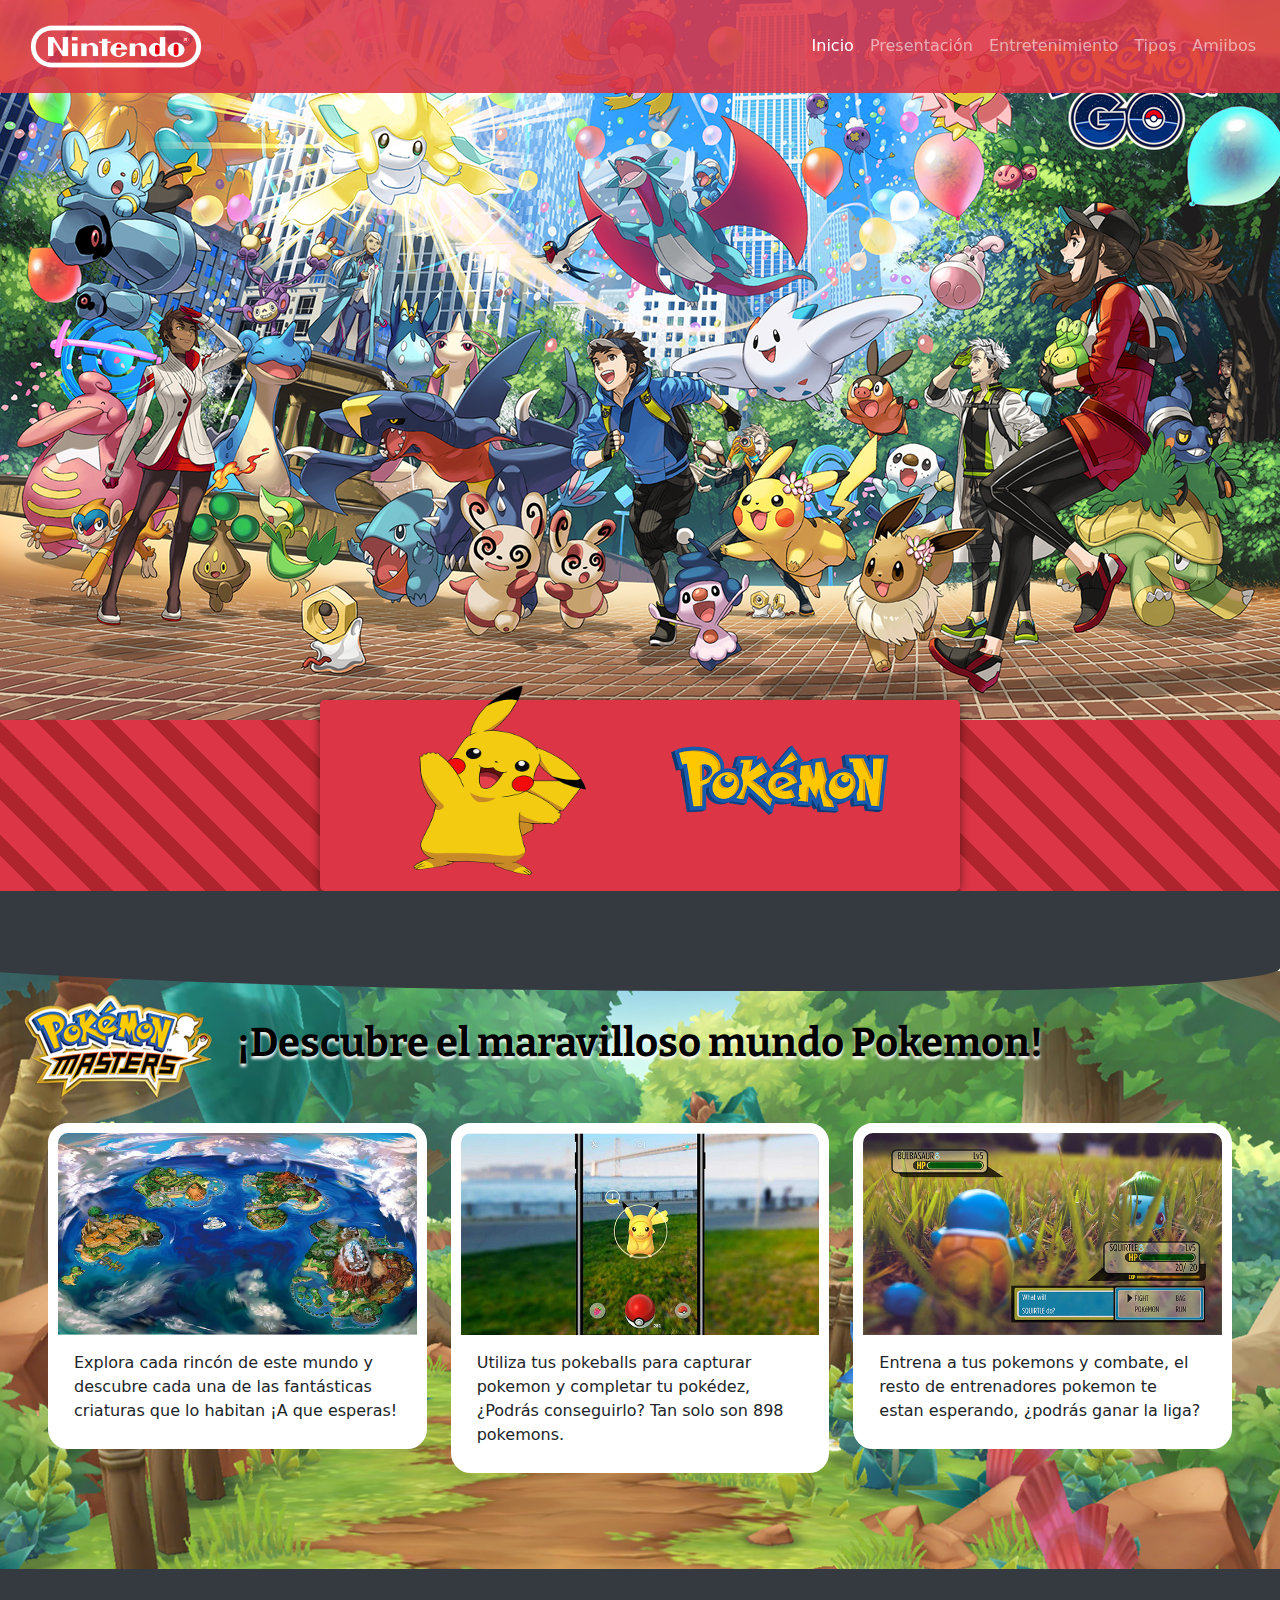
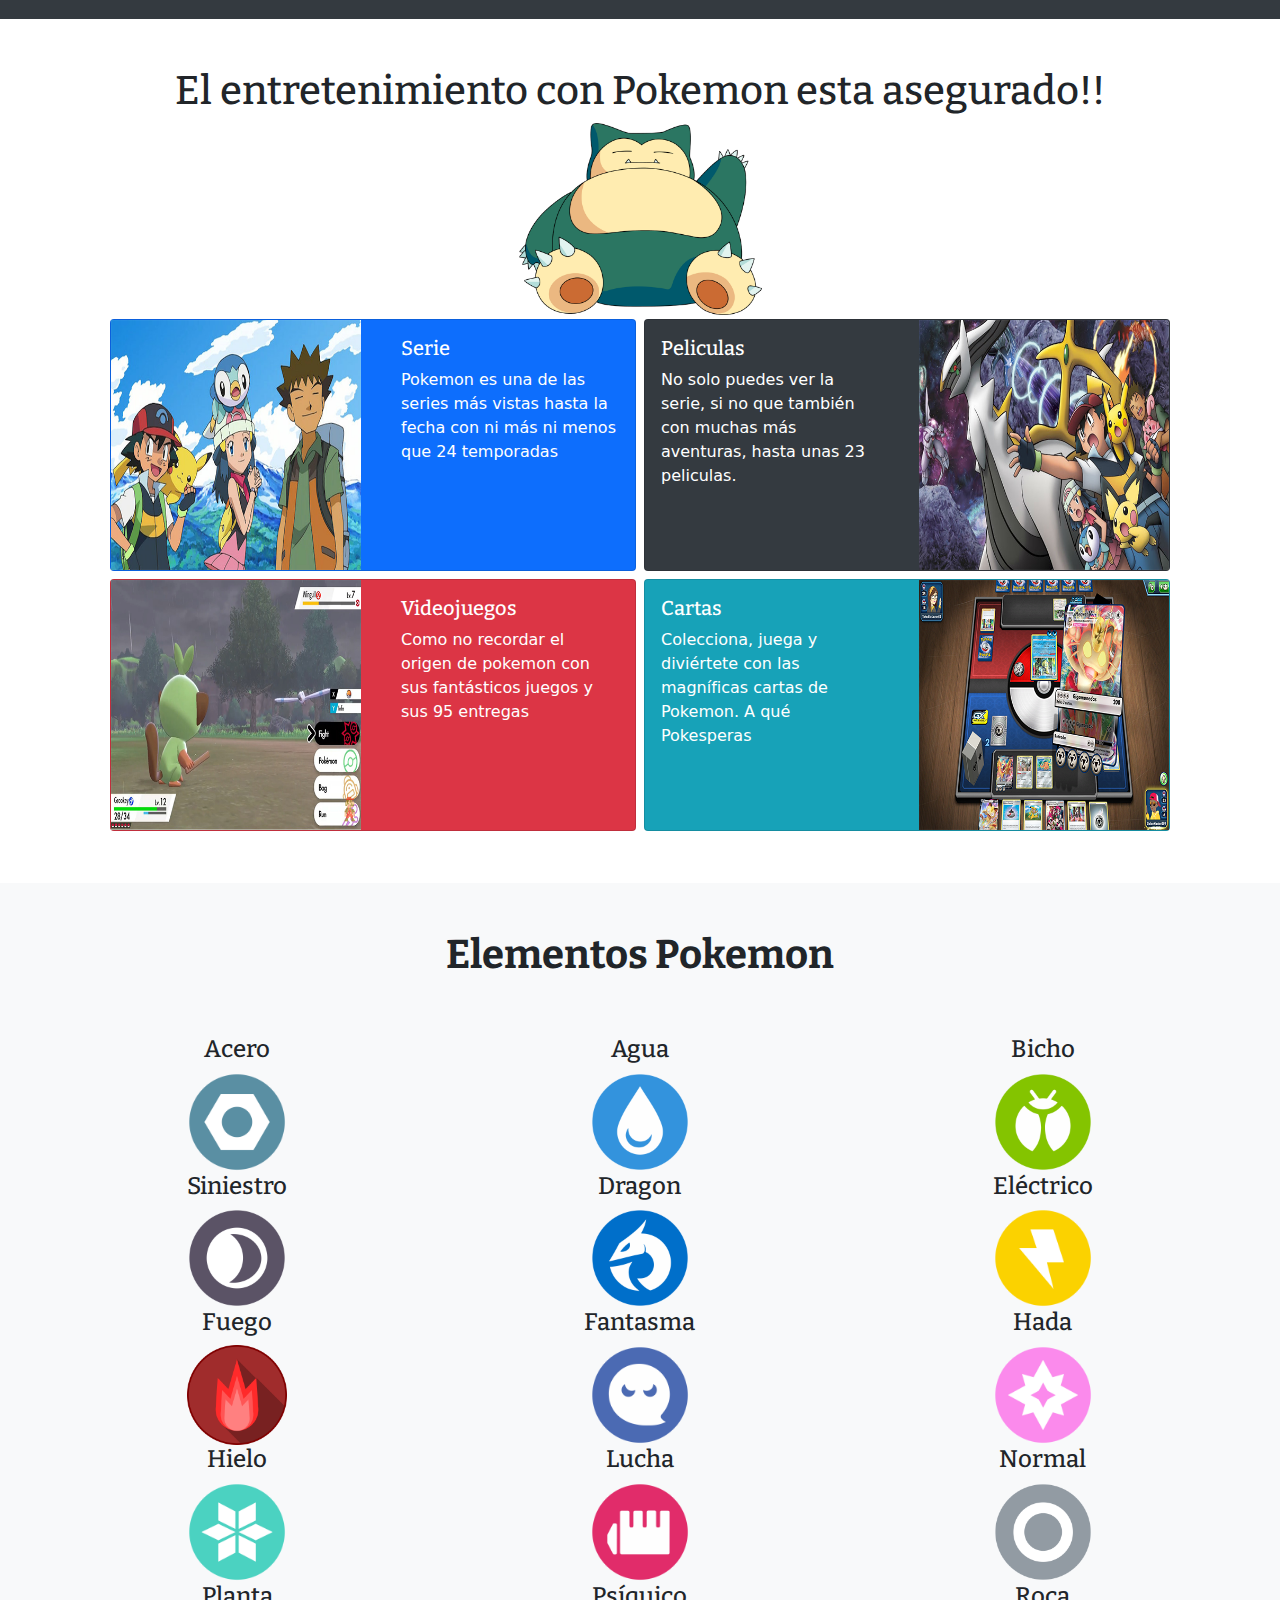
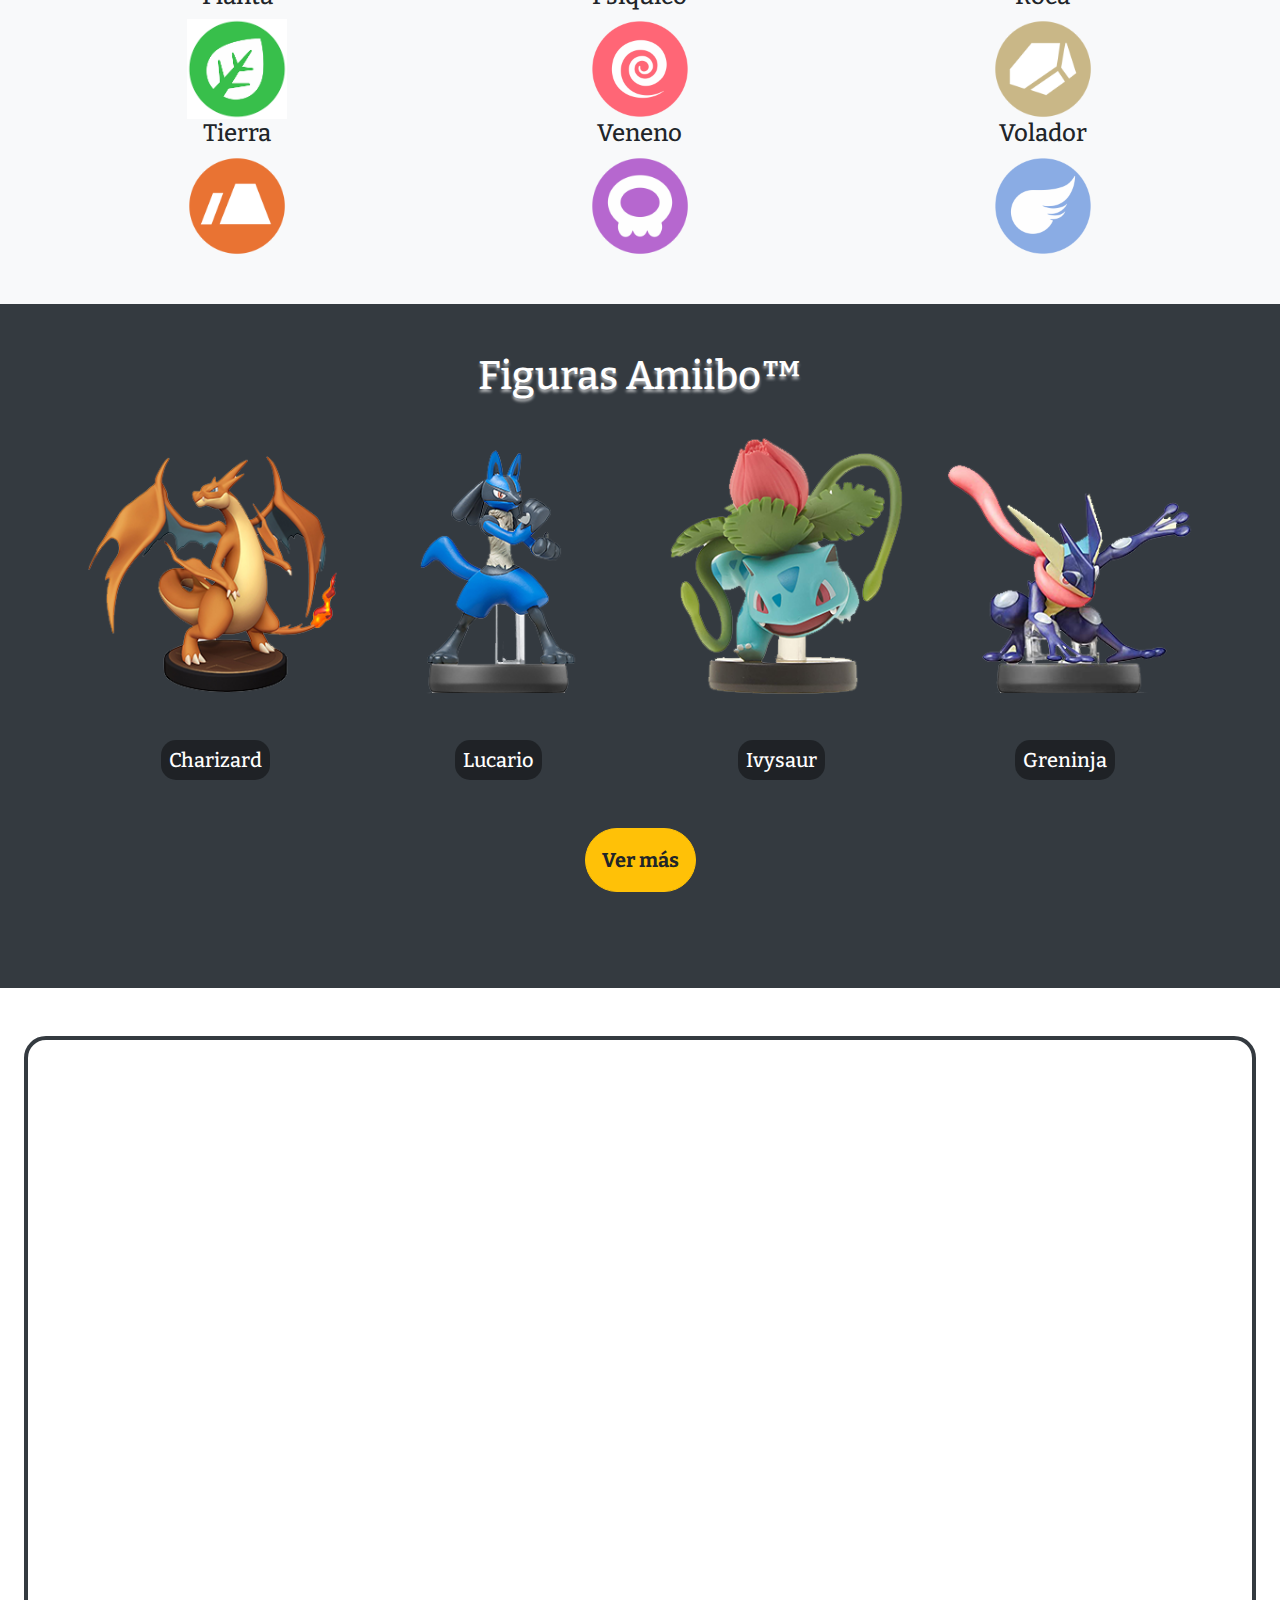
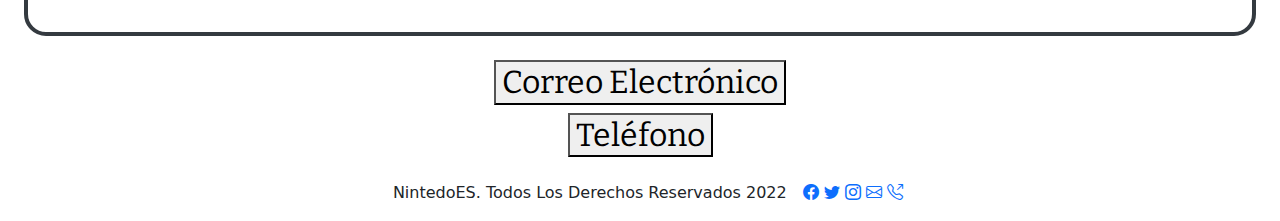
==== commit 5d58a217: "Add files via upload" ====
--- a/index.html
+++ b/index.html
@@ -228,7 +228,7 @@
               <div class="col-xs-12 col-md-6 col-lg-4"> <!--Configuramos cada columna para que dependiendo de el tamaño de la pantalla, las columnas ocupen más o menos-->
                 <h4 class="fs-2">Acero</h4>
                   <a data-bs-toggle="collapse" href="#imagenUno" role="button" aria-expanded="false">
-                    <img src="./img/tipos/icono_tipo_acero.png " width="100px" class="img-fluid"   alt="tipo de universo cerrado">
+                    <img src="./img/tipos/icono_tipo_acero.png " class="img-fluid"   alt="tipo de universo cerrado">
                   </a>
                 <div class="collapse" id="imagenUno">
                   <div class="card card-body text-dark fs-4">
@@ -239,7 +239,7 @@
               <div class="col-xs-12 col-md-6 col-lg-4">
                 <h4 class="fs-2">Agua</h4>
                   <a data-bs-toggle="collapse" href="#ImagenDos" role="button" aria-expanded="false">
-                    <img src="./img/tipos/icono_tipo_agua.png" width="100px" class="img-fluid"   alt="tipo de universo cerrado">
+                    <img src="./img/tipos/icono_tipo_agua.png"  class="img-fluid"   alt="tipo de universo cerrado">
                   </a>
                 <div class="collapse" id="ImagenDos">
                   <div class="card card-body text-dark fs-4">
@@ -250,7 +250,7 @@
               <div class="col-xs-12 col-md-12 col-lg-4">
                 <h4 class="fs-2">Bicho</h4>
                   <a data-bs-toggle="collapse" href="#ImagenTres" role="button" aria-expanded="false">
-                    <img src="./img/tipos/icono_tipo_bicho.png" width="100px" class="img-fluid"   alt="tipo de universo cerrado">
+                    <img src="./img/tipos/icono_tipo_bicho.png"  class="img-fluid"   alt="tipo de universo cerrado">
                   </a>
                 <div class="collapse" id="ImagenTres">
                   <div class="card card-body text-dark fs-4">
@@ -265,7 +265,7 @@
             <div class="col-xs-12 col-md-6 col-lg-4">
               <h4 class="fs-2">Siniestro</h4>
                 <a data-bs-toggle="collapse" href="#imagenCuatro" role="button" aria-expanded="false" >
-                  <img src="./img/tipos/icono_tipo_dark.png " width="100px" class="img-fluid"   alt="tipo de universo cerrado">
+                  <img src="./img/tipos/icono_tipo_dark.png "  class="img-fluid"   alt="tipo de universo cerrado">
                 </a>
               <div class="collapse" id="imagenCuatro">
                 <div class="card card-body text-dark fs-4">
@@ -276,7 +276,7 @@
             <div class="col-xs-12 col-md-6 col-lg-4">
               <h4 class="fs-2">Dragon</h4>
                 <a data-bs-toggle="collapse" href="#ImagenCinco" role="button" aria-expanded="false" >
-                  <img src="./img/tipos/icono_tipo_dragon.png" width="100px" class="img-fluid"   alt="tipo de universo cerrado">
+                  <img src="./img/tipos/icono_tipo_dragon.png"  class="img-fluid"   alt="tipo de universo cerrado">
                 </a>
               <div class="collapse" id="ImagenCinco">
                 <div class="card card-body text-dark fs-4">
@@ -287,7 +287,7 @@
             <div class="col-xs-12 col-md-12 col-lg-4">
               <h4 class="fs-2">Eléctrico</h4>
                 <a data-bs-toggle="collapse" href="#ImagenSeis" role="button" aria-expanded="false" >
-                  <img src="./img/tipos/icono_tipo_electrico.png" width="100px" class="img-fluid"   alt="tipo de universo cerrado">
+                  <img src="./img/tipos/icono_tipo_electrico.png"  class="img-fluid"   alt="tipo de universo cerrado">
                 </a>
               <div class="collapse" id="ImagenSeis">
                 <div class="card card-body text-dark fs-4">
@@ -303,7 +303,7 @@
             <div class="col-xs-12 col-md-6 col-lg-4">
               <h4 class="fs-2">Fuego</h4>
                 <a data-bs-toggle="collapse" href="#imagenSiete" role="button" aria-expanded="false" >
-                  <img src="./img/tipos/icono_tipo_fuego.png " width="100px" class="img-fluid"   alt="tipo de universo cerrado">
+                  <img src="./img/tipos/icono_tipo_fuego.png "  class="img-fluid"   alt="tipo de universo cerrado">
                 </a>
               <div class="collapse" id="imagenSiete">
                 <div class="card card-body text-dark fs-4">
@@ -316,7 +316,7 @@
             <div class="col-xs-12 col-md-6 col-lg-4">
               <h4 class="fs-2">Fantasma</h4>
                 <a data-bs-toggle="collapse" href="#ImagenOcho" role="button" aria-expanded="false" >
-                  <img src="./img/tipos/icono_tipo_ghost.png" width="100px" class="img-fluid"   alt="tipo de universo cerrado">
+                  <img src="./img/tipos/icono_tipo_ghost.png"  class="img-fluid"   alt="tipo de universo cerrado">
                 </a>
               <div class="collapse" id="ImagenOcho">
                 <div class="card card-body text-dark fs-4">
@@ -328,7 +328,7 @@
             <div class="col-xs-12 col-md-12 col-lg-4">
               <h4 class="fs-2">Hada</h4>
                 <a data-bs-toggle="collapse" href="#ImagenNueve" role="button" aria-expanded="false" >
-                  <img src="./img/tipos/icono_tipo_hada.png" width="100px" class="img-fluid"   alt="tipo de universo cerrado">
+                  <img src="./img/tipos/icono_tipo_hada.png"  class="img-fluid"   alt="tipo de universo cerrado">
                 </a>
               <div class="collapse" id="ImagenNueve">
                 <div class="card card-body text-dark fs-4">
@@ -342,7 +342,7 @@
             <div class="col-xs-12 col-md-6 col-lg-4">
               <h4 class="fs-2">Hielo</h4>
                 <a data-bs-toggle="collapse" href="#imagenDiez" role="button" aria-expanded="false" >
-                  <img src="./img/tipos/icono_tipo_hielo.png " width="100px" class="img-fluid"   alt="tipo de universo cerrado">
+                  <img src="./img/tipos/icono_tipo_hielo.png "  class="img-fluid"   alt="tipo de universo cerrado">
                 </a>
               <div class="collapse" id="imagenDiez">
                 <div class="card card-body text-dark fs-4">
@@ -355,7 +355,7 @@
             <div class="col-xs-12 col-md-6 col-lg-4">
               <h4 class="fs-2">Lucha</h4>
                 <a data-bs-toggle="collapse" href="#ImagenOnce" role="button" aria-expanded="false" >
-                  <img src="./img/tipos/icono_tipo_lucha.png" width="100px" class="img-fluid"   alt="tipo de universo cerrado">
+                  <img src="./img/tipos/icono_tipo_lucha.png"  class="img-fluid"   alt="tipo de universo cerrado">
                 </a>
               <div class="collapse" id="ImagenOnce">
                 <div class="card card-body text-dark fs-4">
@@ -366,7 +366,7 @@
             <div class="col-xs-12 col-md-12 col-lg-4">
               <h4 class="fs-2">Normal</h4>
                 <a data-bs-toggle="collapse" href="#ImagenDoce" role="button" aria-expanded="false" >
-                  <img src="./img/tipos/icono_tipo_normal.png" width="100px" class="img-fluid"   alt="tipo de universo cerrado">
+                  <img src="./img/tipos/icono_tipo_normal.png"  class="img-fluid"   alt="tipo de universo cerrado">
                 </a>
               <div class="collapse" id="ImagenDoce">
                 <div class="card card-body text-dark fs-4">
@@ -382,7 +382,7 @@
             <div class="col-xs-12 col-md-6 col-lg-4">
               <h4 class="fs-2">Planta</h4>
                 <a data-bs-toggle="collapse" href="#imagenTrece" role="button" aria-expanded="false" >
-                  <img src="./img/tipos/icono_tipo_planta.png " width="100px" class="img-fluid"   alt="tipo de universo cerrado">
+                  <img src="./img/tipos/icono_tipo_planta.png "  class="img-fluid"   alt="tipo de universo cerrado">
                 </a>
               <div class="collapse" id="imagenTrece">
                 <div class="card card-body text-dark fs-4">
@@ -395,7 +395,7 @@
             <div class="col-xs-12 col-md-6 col-lg-4">
               <h4 class="fs-2">Psíquico</h4>
                 <a data-bs-toggle="collapse" href="#ImagenCatorce" role="button" aria-expanded="false" >
-                  <img src="./img/tipos/icono_tipo_psiquico.png" width="100px" class="img-fluid"   alt="tipo de universo cerrado">
+                  <img src="./img/tipos/icono_tipo_psiquico.png"  class="img-fluid"   alt="tipo de universo cerrado">
                 </a>
               <div class="collapse" id="ImagenCatorce">
                 <div class="card card-body text-dark fs-4">
@@ -408,7 +408,7 @@
             <div class="col-xs-12 col-md-12 col-lg-4">
               <h4 class="fs-2">Roca</h4>
                 <a data-bs-toggle="collapse" href="#ImagenQuince" role="button" aria-expanded="false" >
-                  <img src="./img/tipos/icono_tipo_roca.png" width="100px" class="img-fluid"   alt="tipo de universo cerrado">
+                  <img src="./img/tipos/icono_tipo_roca.png"  class="img-fluid"   alt="tipo de universo cerrado">
                 </a>
               <div class="collapse" id="ImagenQuince">
                 <div class="card card-body text-dark fs-4">
@@ -422,7 +422,7 @@
             <div class="col-xs-12 col-md-6 col-lg-4">
               <h4 class="fs-2">Tierra</h4>
                 <a data-bs-toggle="collapse" href="#imagenDiesiceis" role="button" aria-expanded="false" >
-                  <img src="./img/tipos/icono_tipo_tierra.png " width="100px" class="img-fluid"   alt="tipo de universo cerrado">
+                  <img src="./img/tipos/icono_tipo_tierra.png " class="img-fluid"   alt="tipo de universo cerrado">
                 </a>
               <div class="collapse" id="imagenDiesiceis">
                 <div class="card card-body text-dark fs-4">
@@ -435,7 +435,7 @@
             <div class="col-xs-12 col-md-6 col-lg-4">
               <h4 class="fs-2">Veneno</h4>
                 <a data-bs-toggle="collapse" href="#ImagenDiecisiete" role="button" aria-expanded="false" >
-                  <img src="./img/tipos/icono_tipo_veneno.png" width="100px" class="img-fluid"   alt="tipo de universo cerrado">
+                  <img src="./img/tipos/icono_tipo_veneno.png" class="img-fluid"   alt="tipo de universo cerrado">
                 </a>
               <div class="collapse" id="ImagenDiecisiete">
                 <div class="card card-body text-dark fs-4">
@@ -446,7 +446,7 @@
             <div class="col-xs-12 col-md-12 col-lg-4">
               <h4 class="fs-2">Volador</h4>
                 <a data-bs-toggle="collapse" href="#ImagenDieciocho" role="button" aria-expanded="false" >
-                  <img src="./img/tipos/icono_tipo_volador.png" width="100px" class="img-fluid"   alt="tipo de universo cerrado">
+                  <img src="./img/tipos/icono_tipo_volador.png" class="img-fluid"   alt="tipo de universo cerrado">
                 </a>
               <div class="collapse" id="ImagenDieciocho">
                 <div class="card card-body text-dark fs-4">
@@ -497,7 +497,7 @@
             </div>
             <div class="row py-5">
               <div class="col text-center">
-                  <button class="btn btn-warning btn-lg rounded-pill p-3 font-weight-bold"><a href="https://www.nintendo.es/amiibo-/Gama-de-amiibo/Figuras-932319.html" target="_blank" class="link-dark text-decoration-none">Ver más</a></button> 
+                <a href="https://www.nintendo.es/amiibo-/Gama-de-amiibo/Figuras-932319.html" target="_blank" class="link-dark text-decoration-none"><button class="btn btn-warning btn-lg rounded-pill p-3 font-weight-bold">Ver más</button></a>
               </div>
                 
             </div>
--- a/css/main.css
+++ b/css/main.css
@@ -119,6 +119,12 @@
 
 /*------------------------FIN ENTRETENIMIENTO-----------------------------*/
 
+/*Tipos*/
+    #tipos img {
+        width: 100px;
+    }
+/*Fin tipos*/
+
 /*------------------------AMIIBOS-----------------------------*/
 
 /* #separator-amiibos-footer{
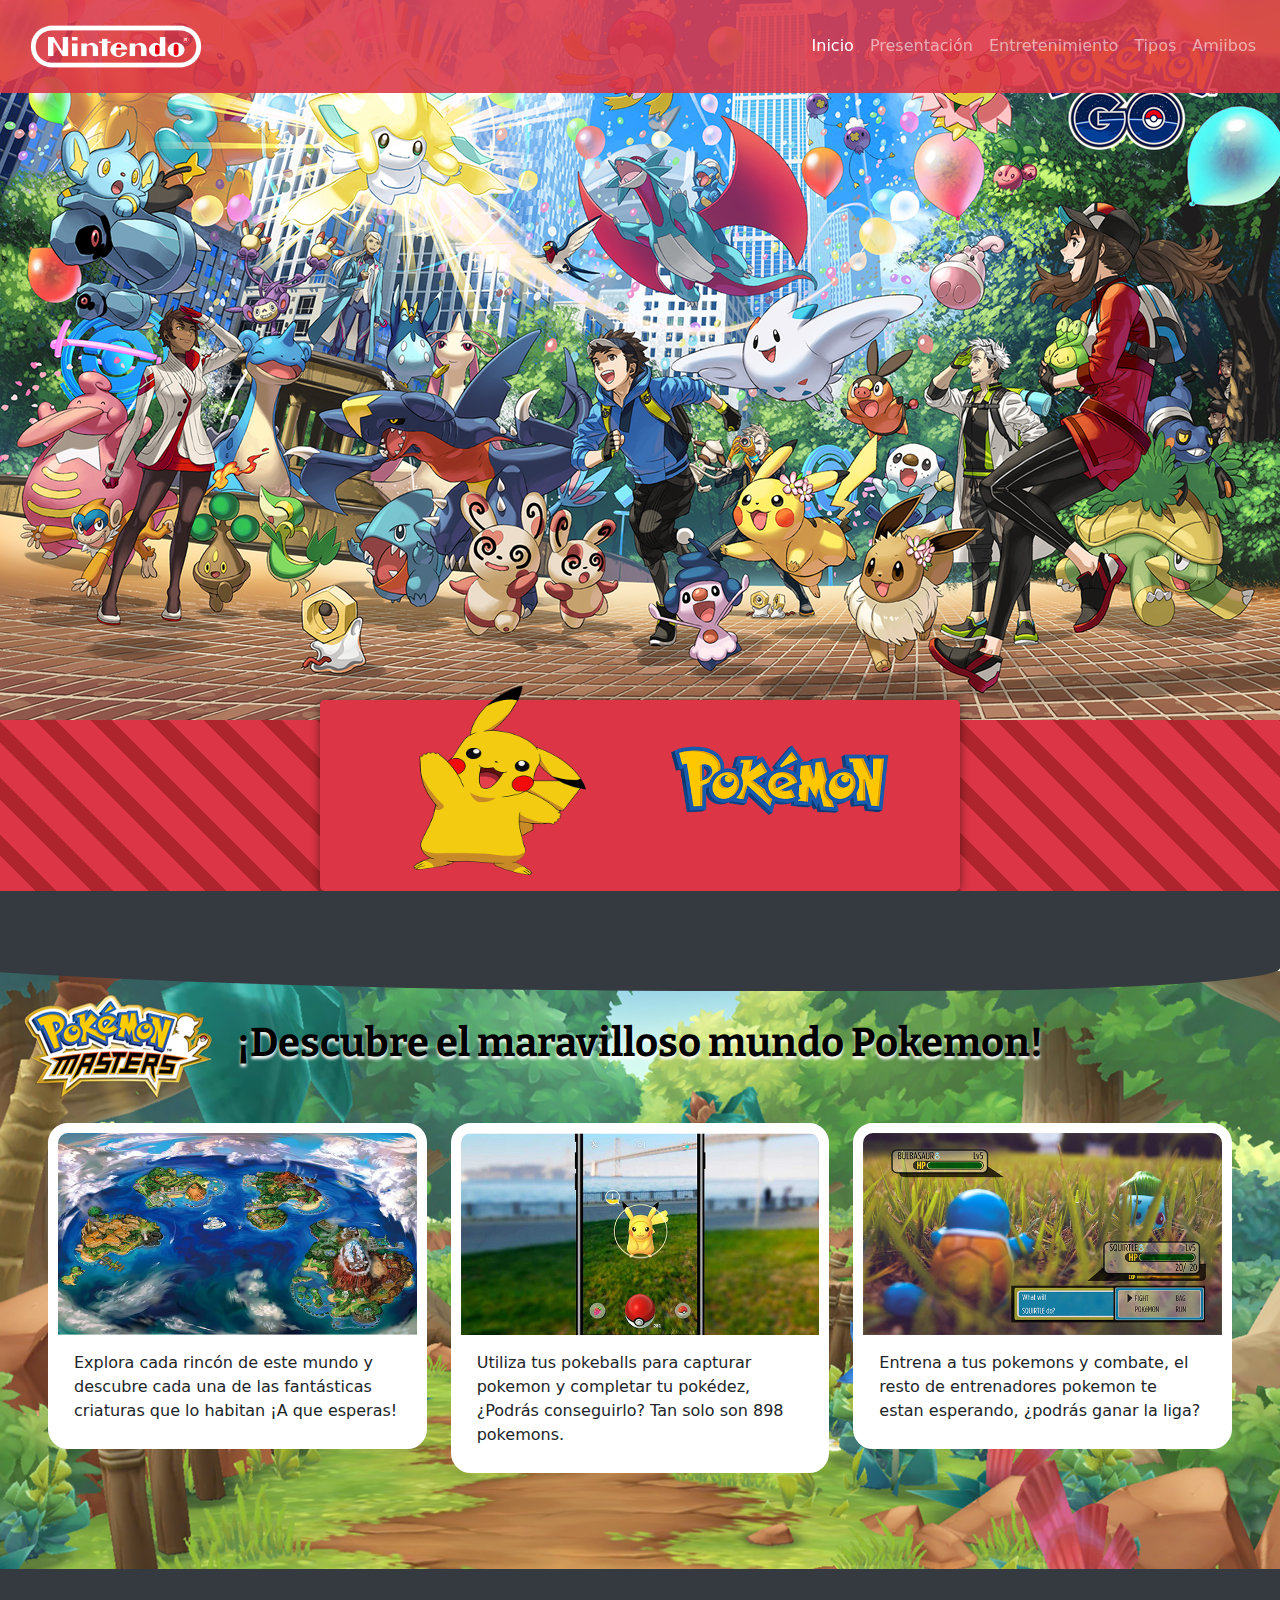
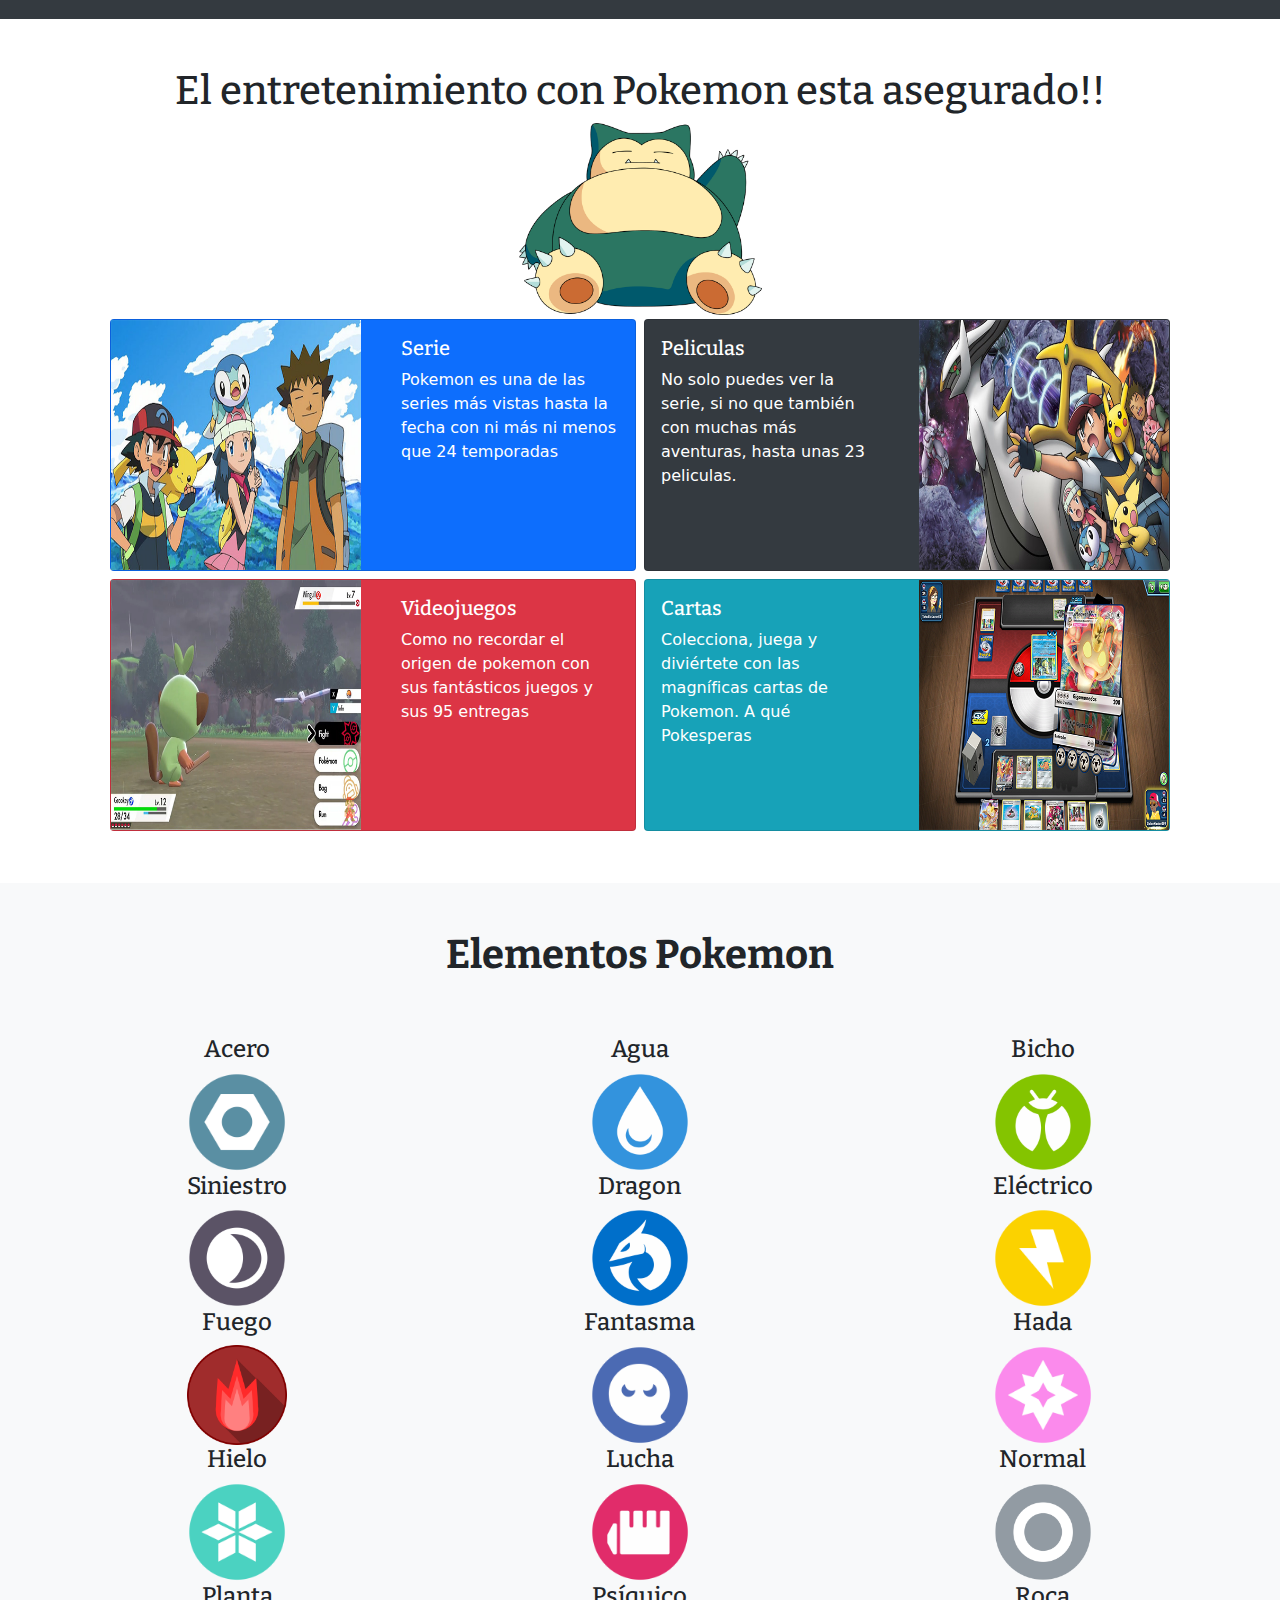
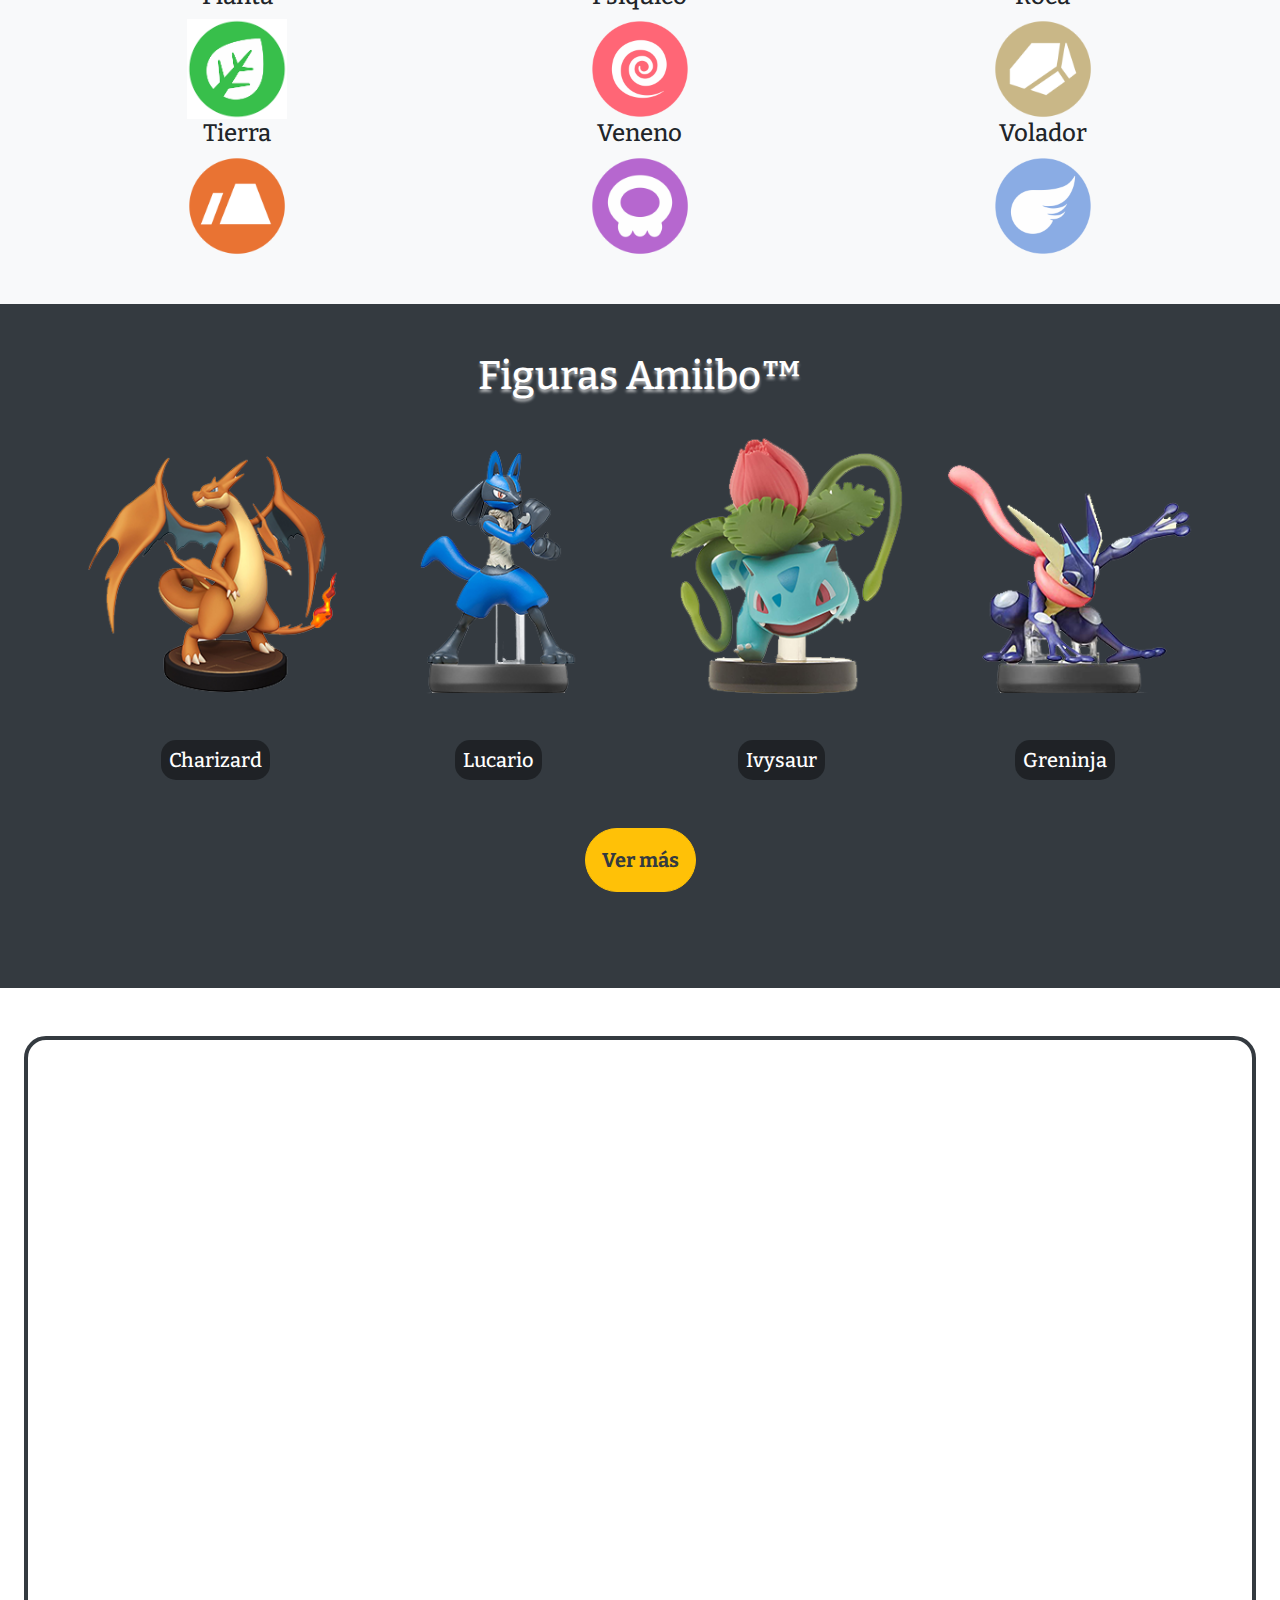
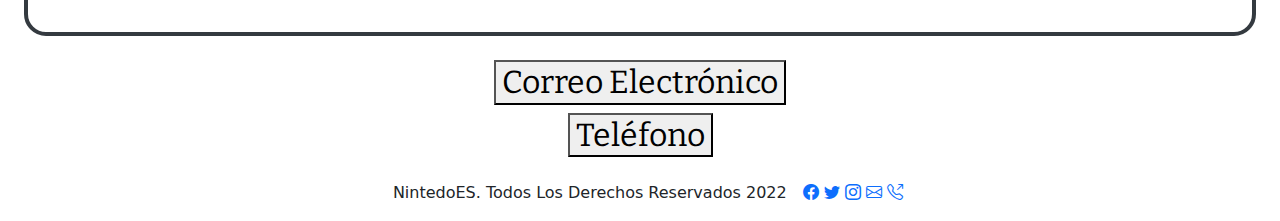
==== commit 4df2d776: "Add files via upload" ====
--- a/index.html
+++ b/index.html
@@ -497,7 +497,7 @@
             </div>
             <div class="row py-5">
               <div class="col text-center">
-                <a href="https://www.nintendo.es/amiibo-/Gama-de-amiibo/Figuras-932319.html" target="_blank" class="link-dark text-decoration-none"><button class="btn btn-warning btn-lg rounded-pill p-3 font-weight-bold">Ver más</button></a>
+                  <button class="btn btn-warning btn-lg rounded-pill p-3 font-weight-bold"><a href="https://www.nintendo.es/amiibo-/Gama-de-amiibo/Figuras-932319.html" target="_blank" class="link-dark text-decoration-none">Ver más</a></button> 
               </div>
                 
             </div>
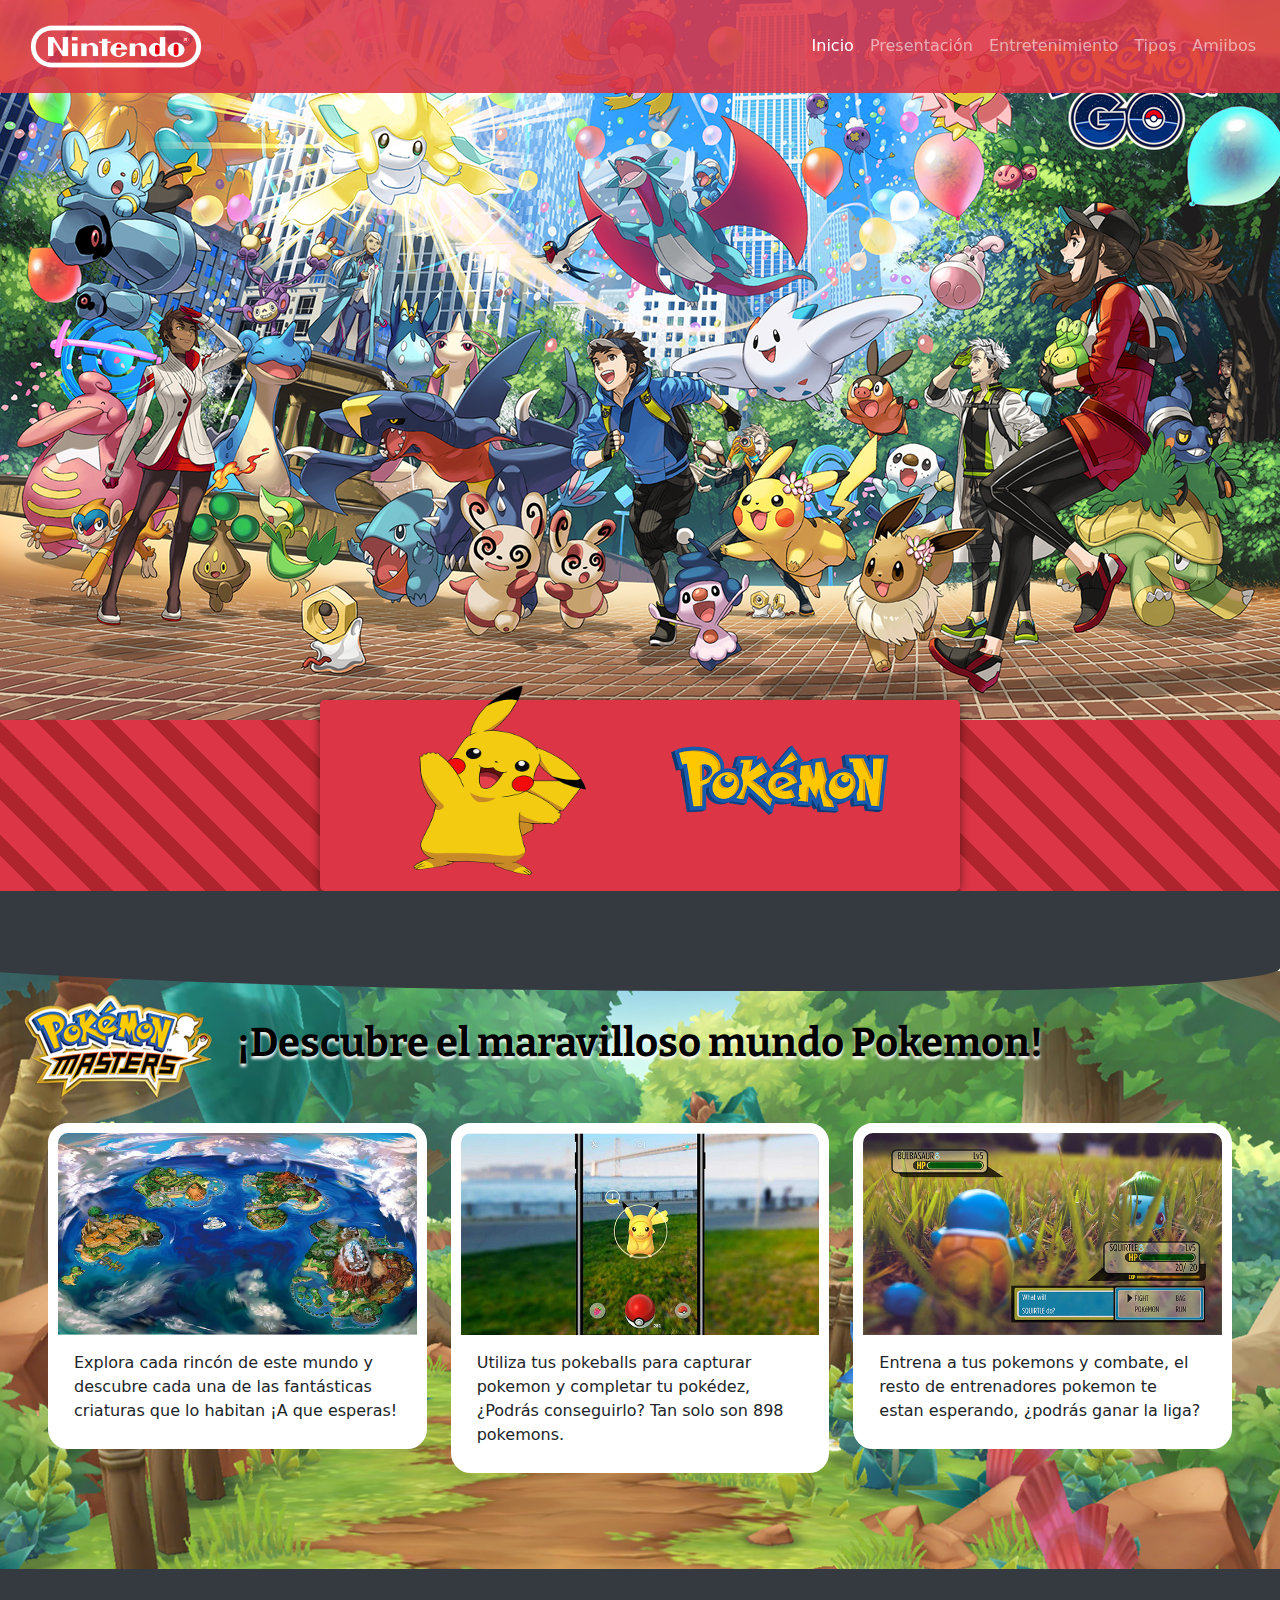
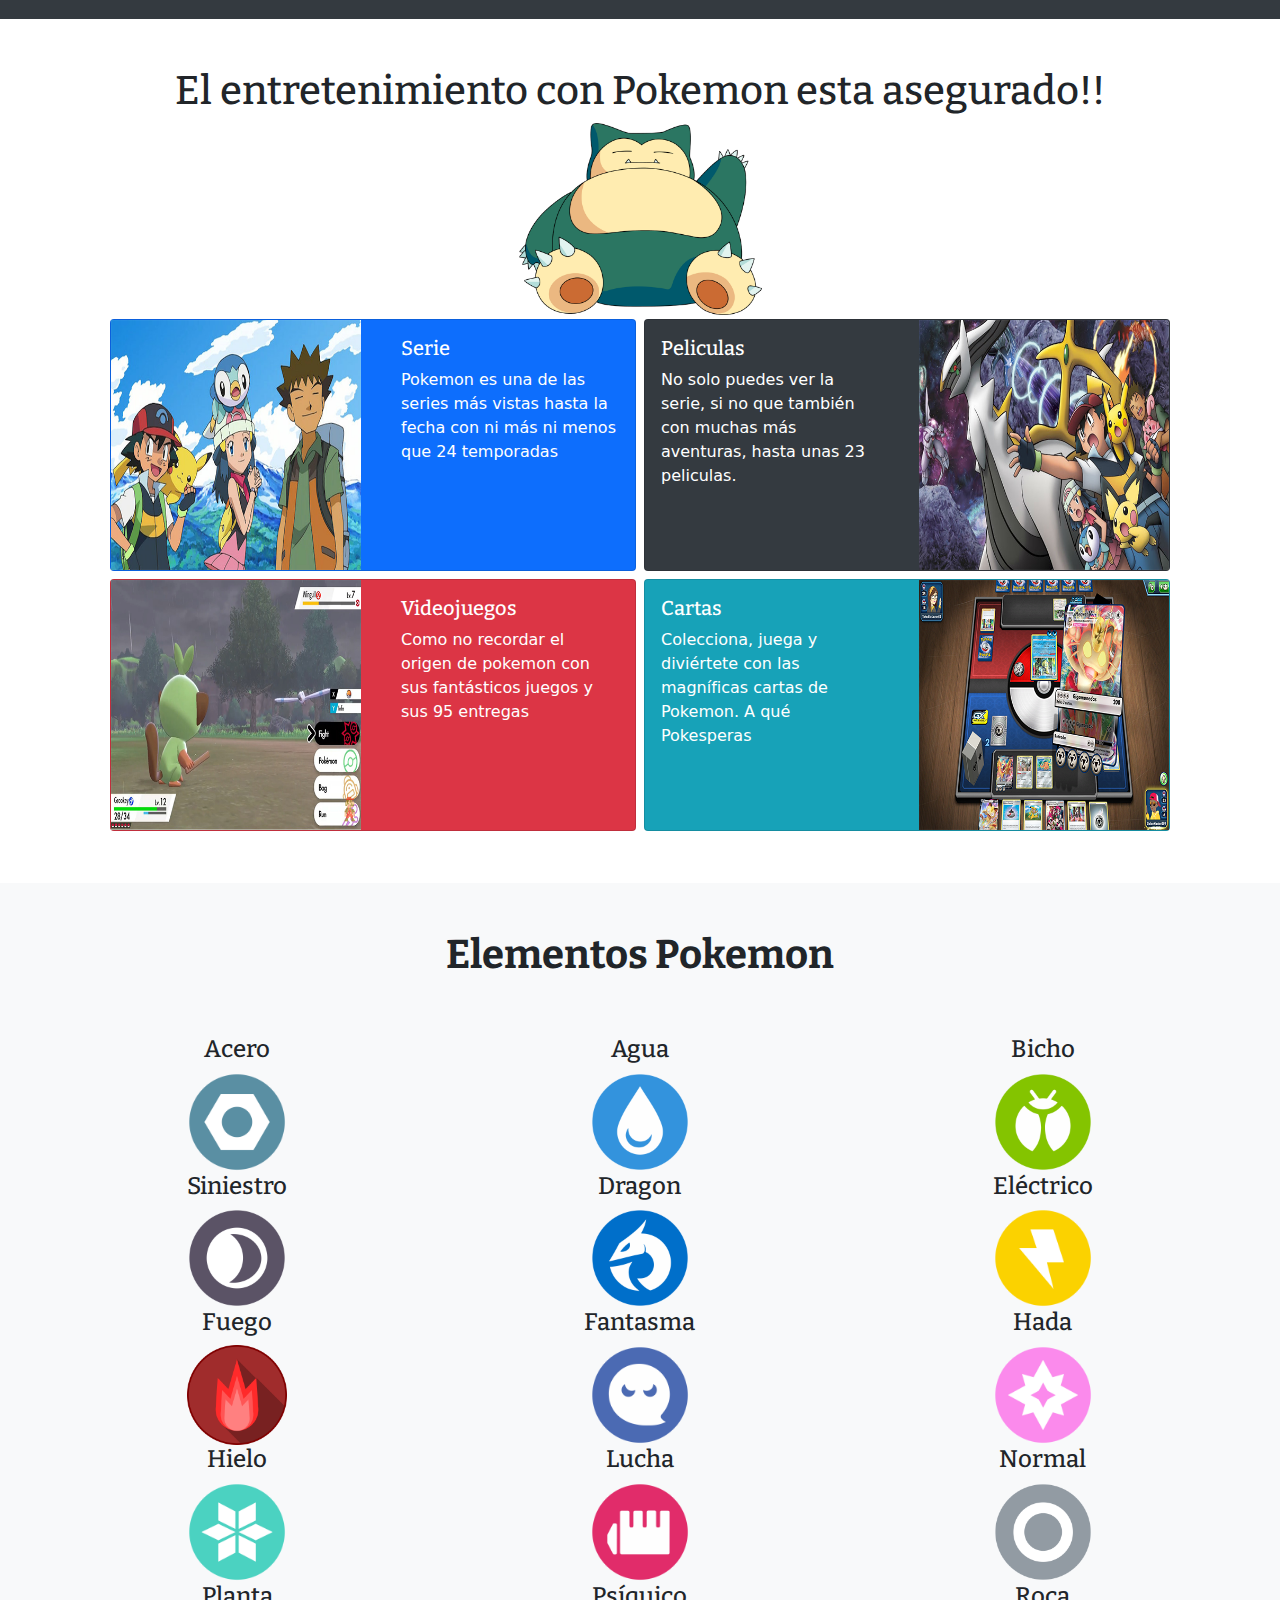
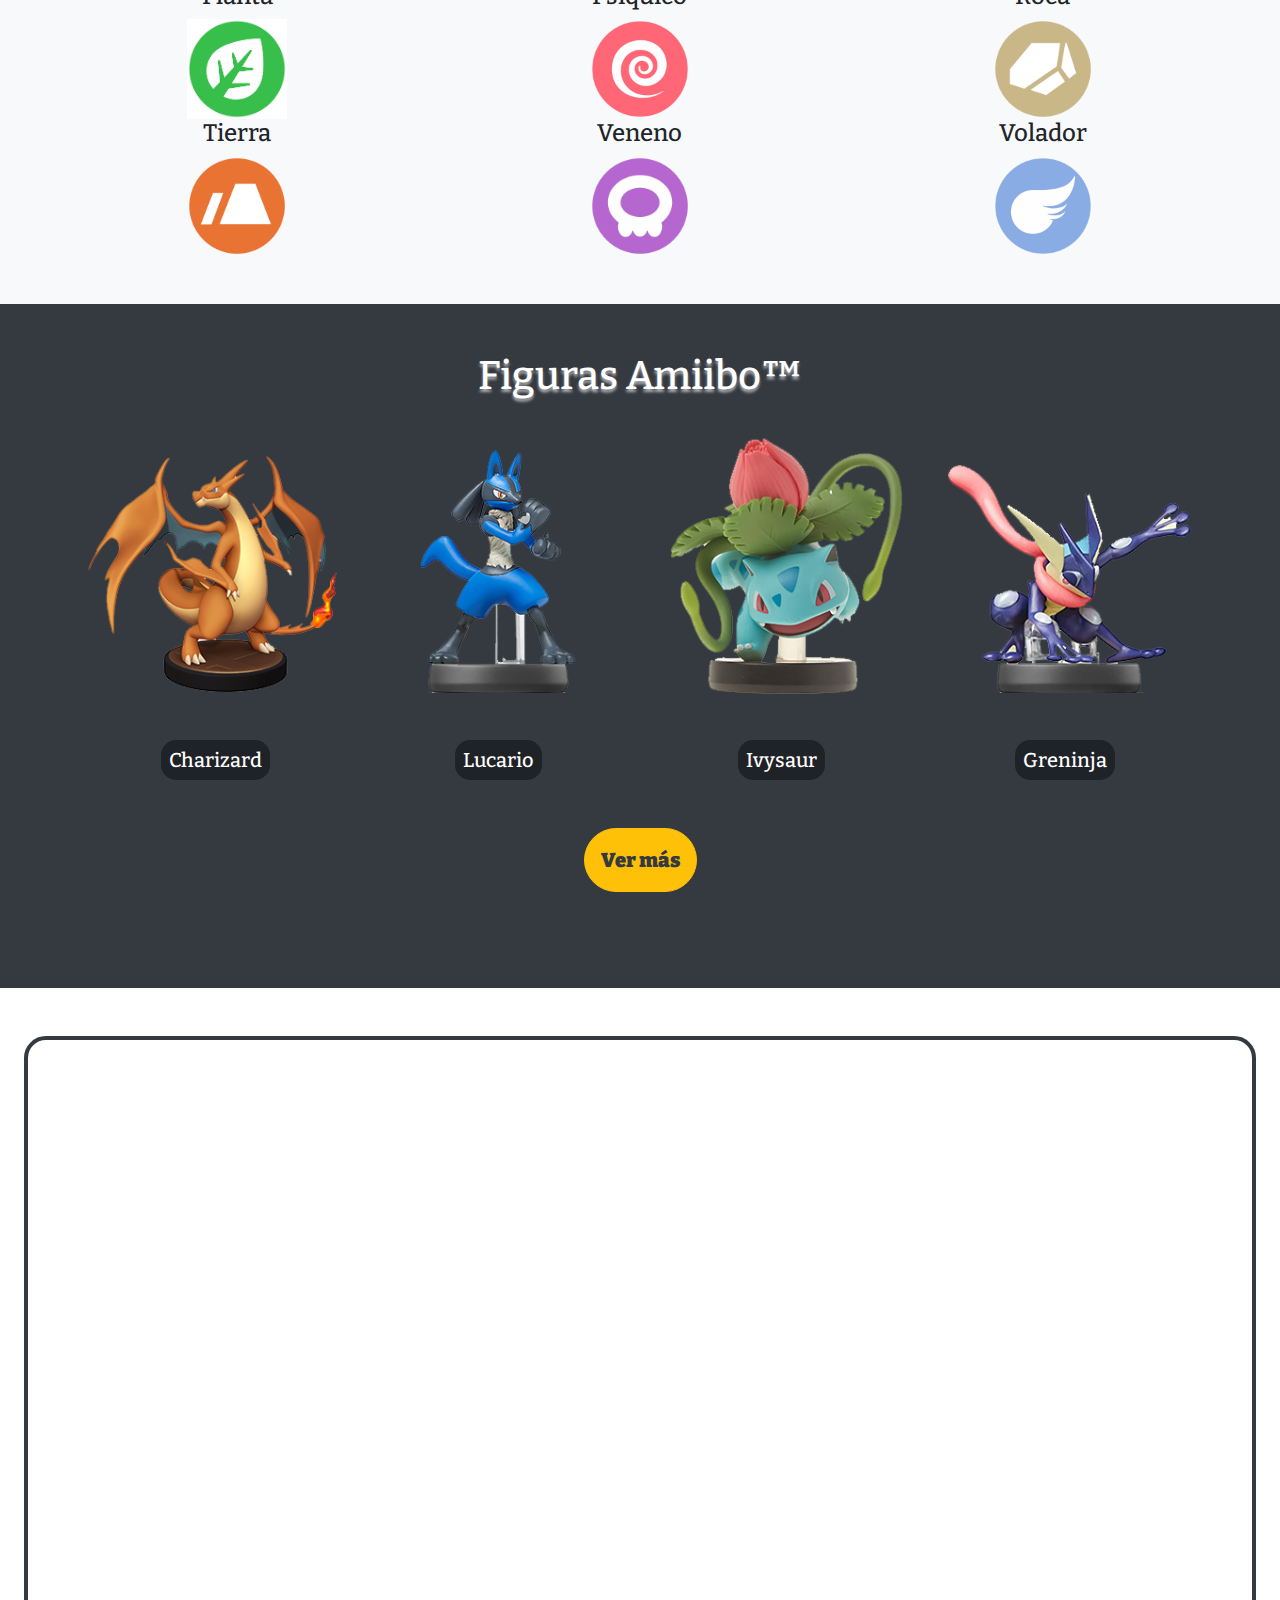
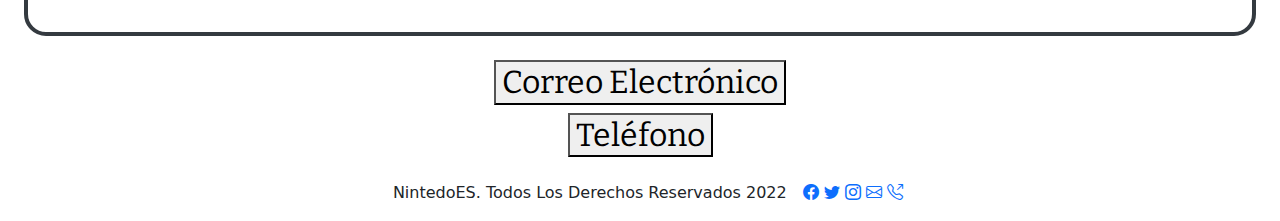
==== commit bde43aad: "Add files via upload" ====
--- a/index.html
+++ b/index.html
@@ -497,7 +497,7 @@
             </div>
             <div class="row py-5">
               <div class="col text-center">
-                  <button class="btn btn-warning btn-lg rounded-pill p-3 font-weight-bold"><a href="https://www.nintendo.es/amiibo-/Gama-de-amiibo/Figuras-932319.html" target="_blank" class="link-dark text-decoration-none">Ver más</a></button> 
+                  <button class="btn btn-warning btn-lg rounded-pill p-3 font-weight-bold"> <b> <a href="https://www.nintendo.es/amiibo-/Gama-de-amiibo/Figuras-932319.html" target="_blank" class="link-dark text-decoration-none">Ver más</a> </b></button> 
               </div>
                 
             </div>
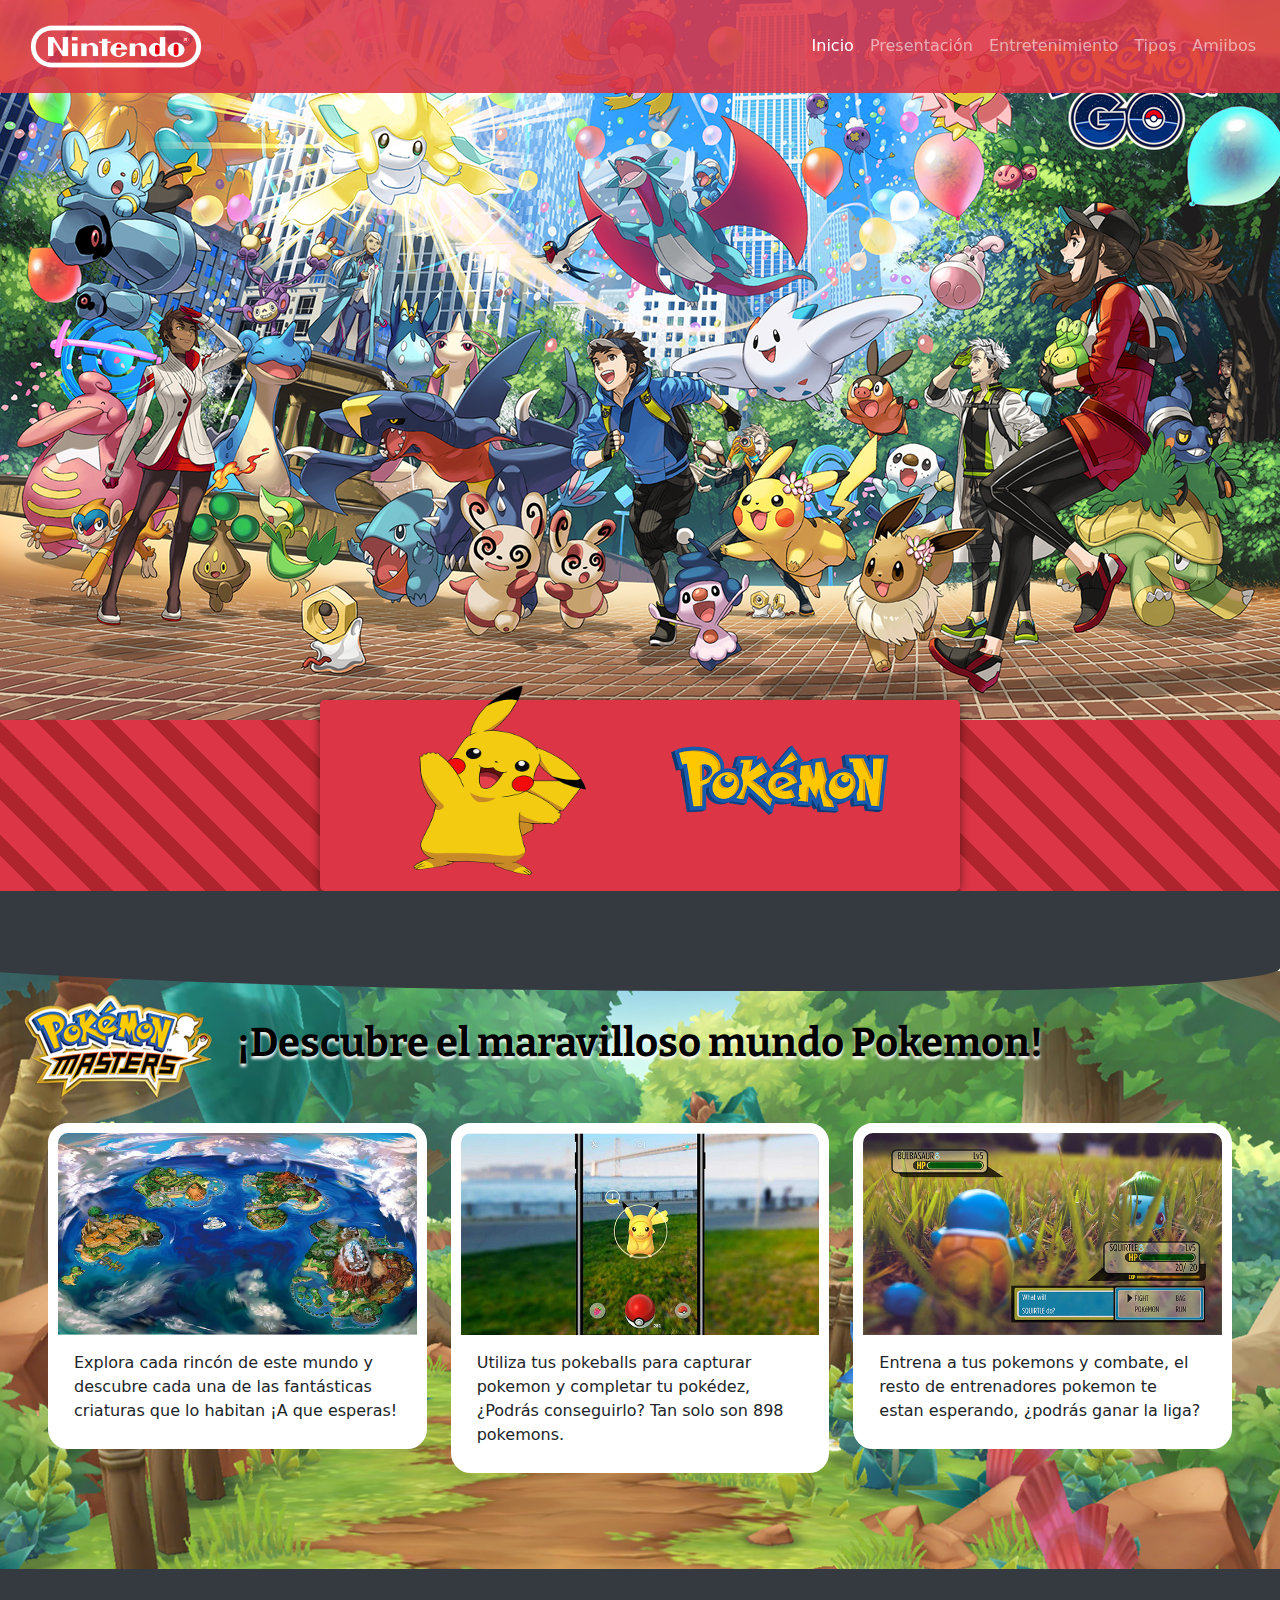
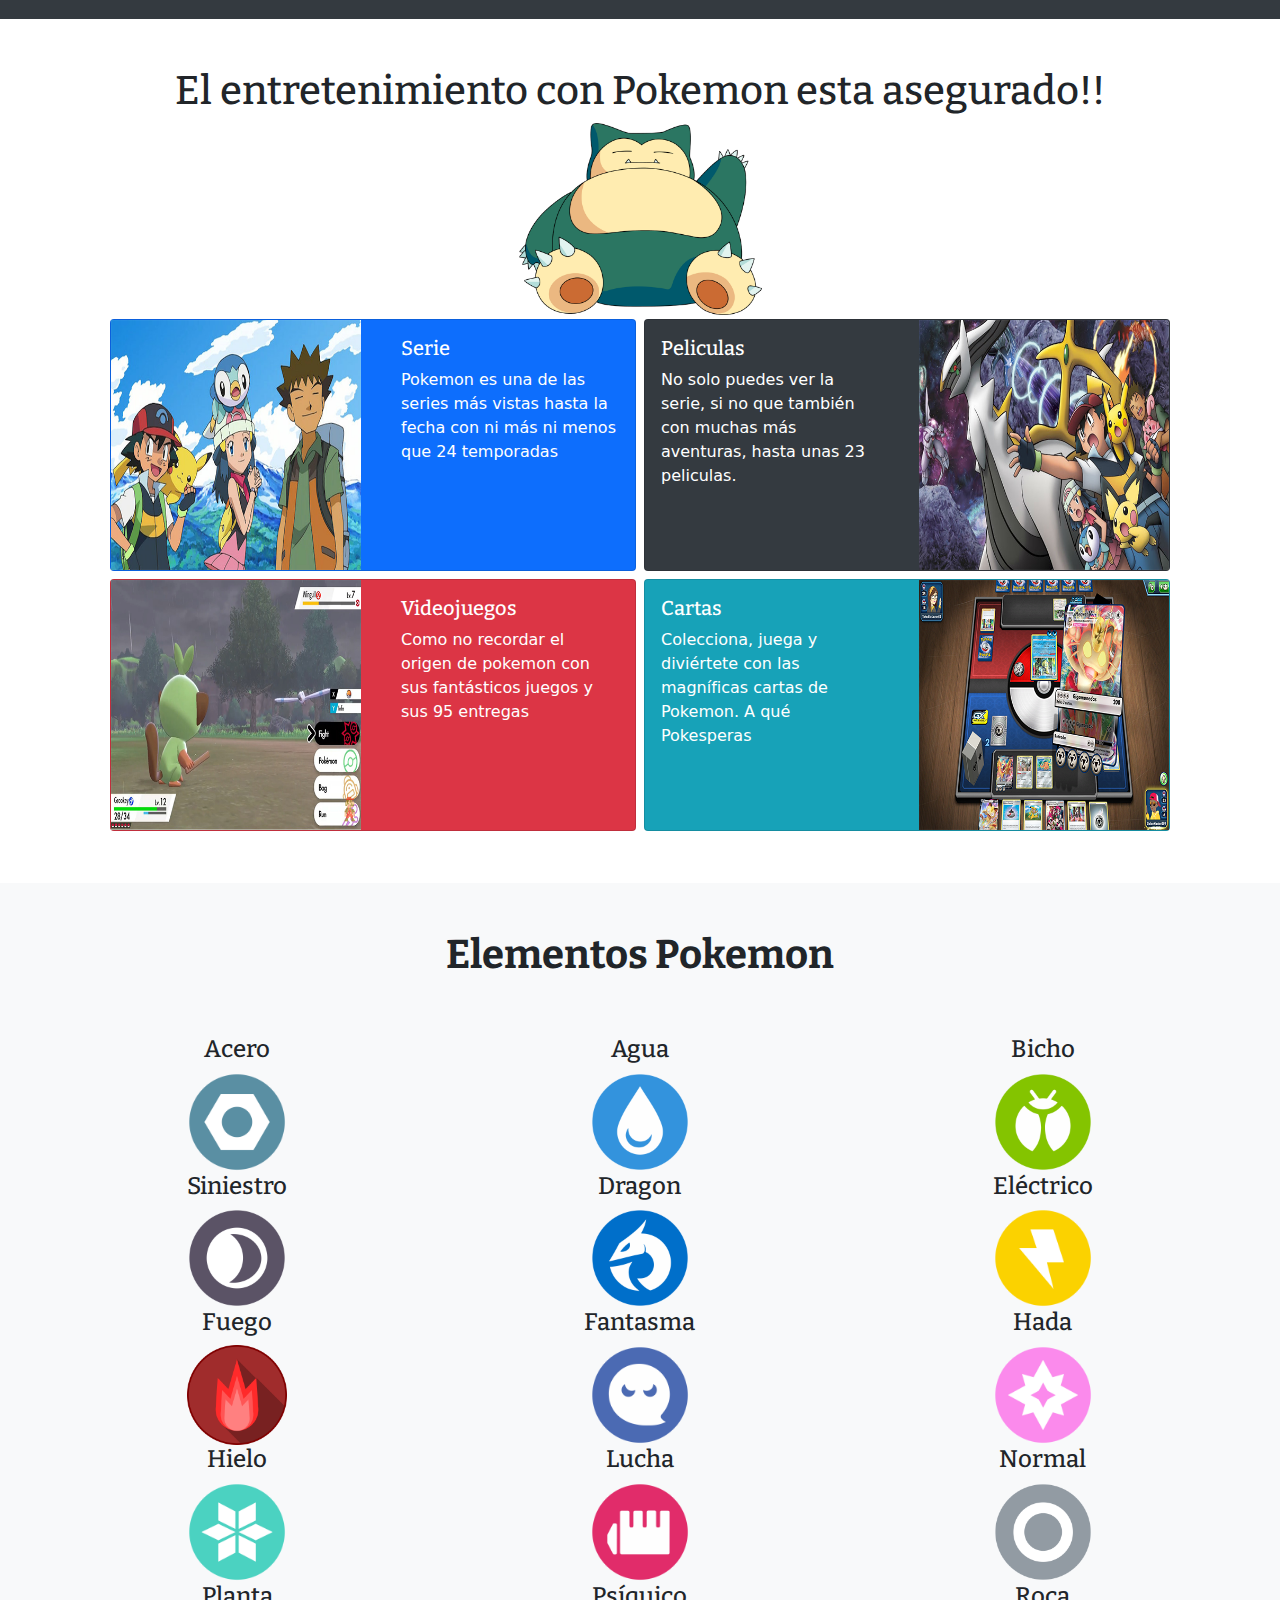
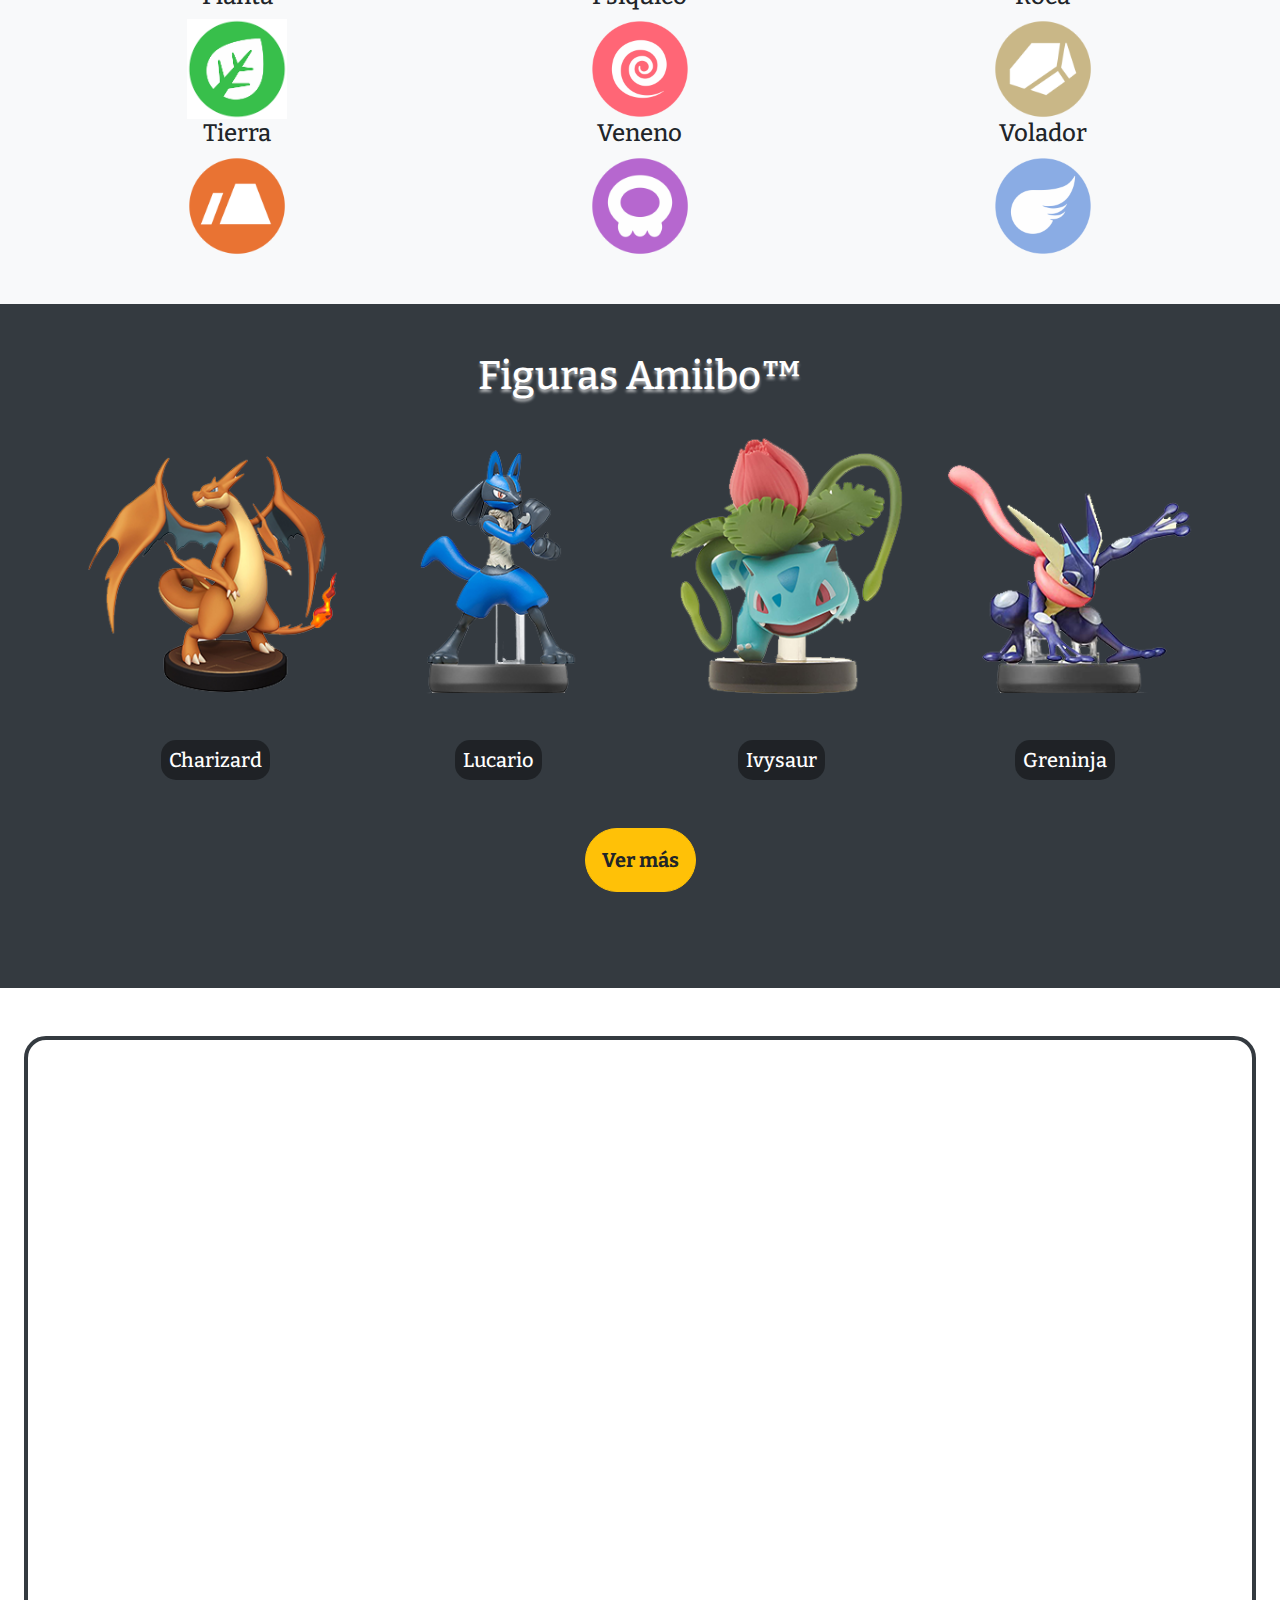
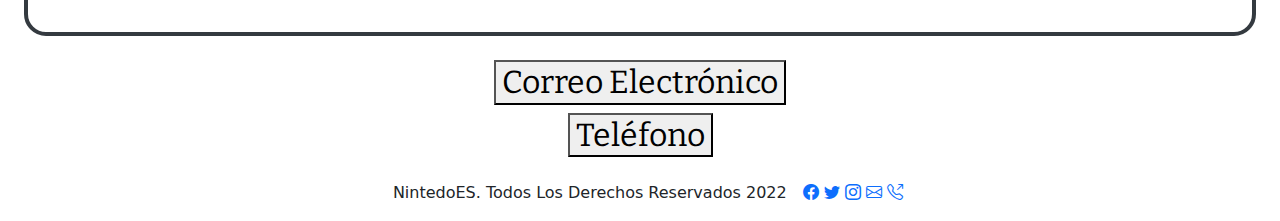
==== commit 49b6c59c: "Add files via upload" ====
--- a/index.html
+++ b/index.html
@@ -497,7 +497,9 @@
             </div>
             <div class="row py-5">
               <div class="col text-center">
-                  <button class="btn btn-warning btn-lg rounded-pill p-3 font-weight-bold"> <b> <a href="https://www.nintendo.es/amiibo-/Gama-de-amiibo/Figuras-932319.html" target="_blank" class="link-dark text-decoration-none">Ver más</a> </b></button> 
+                <form action="https://www.nintendo.es/amiibo-/Gama-de-amiibo/Figuras-932319.html" target="_blank">
+                  <button class="btn btn-warning btn-lg rounded-pill p-3 font-weight-bold" type="submit"> Ver más</button> 
+                </form>
               </div>
                 
             </div>
